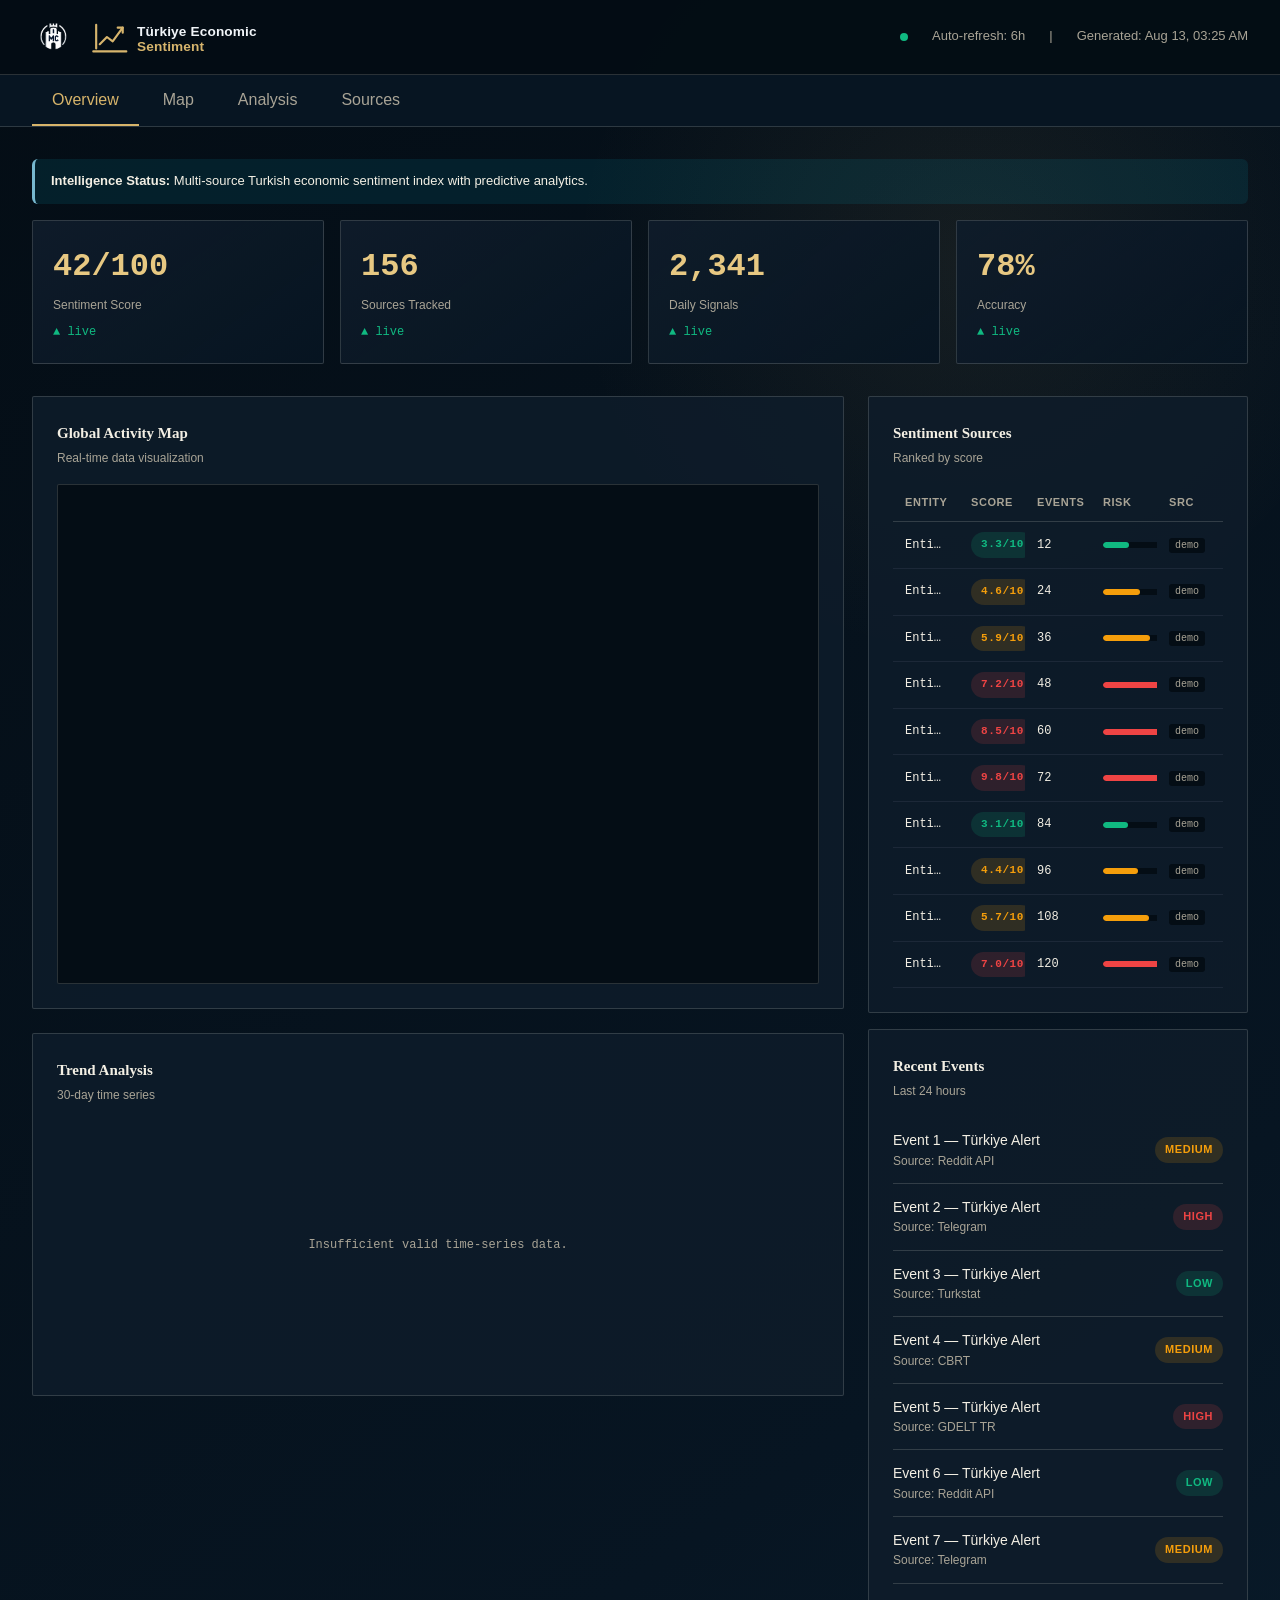
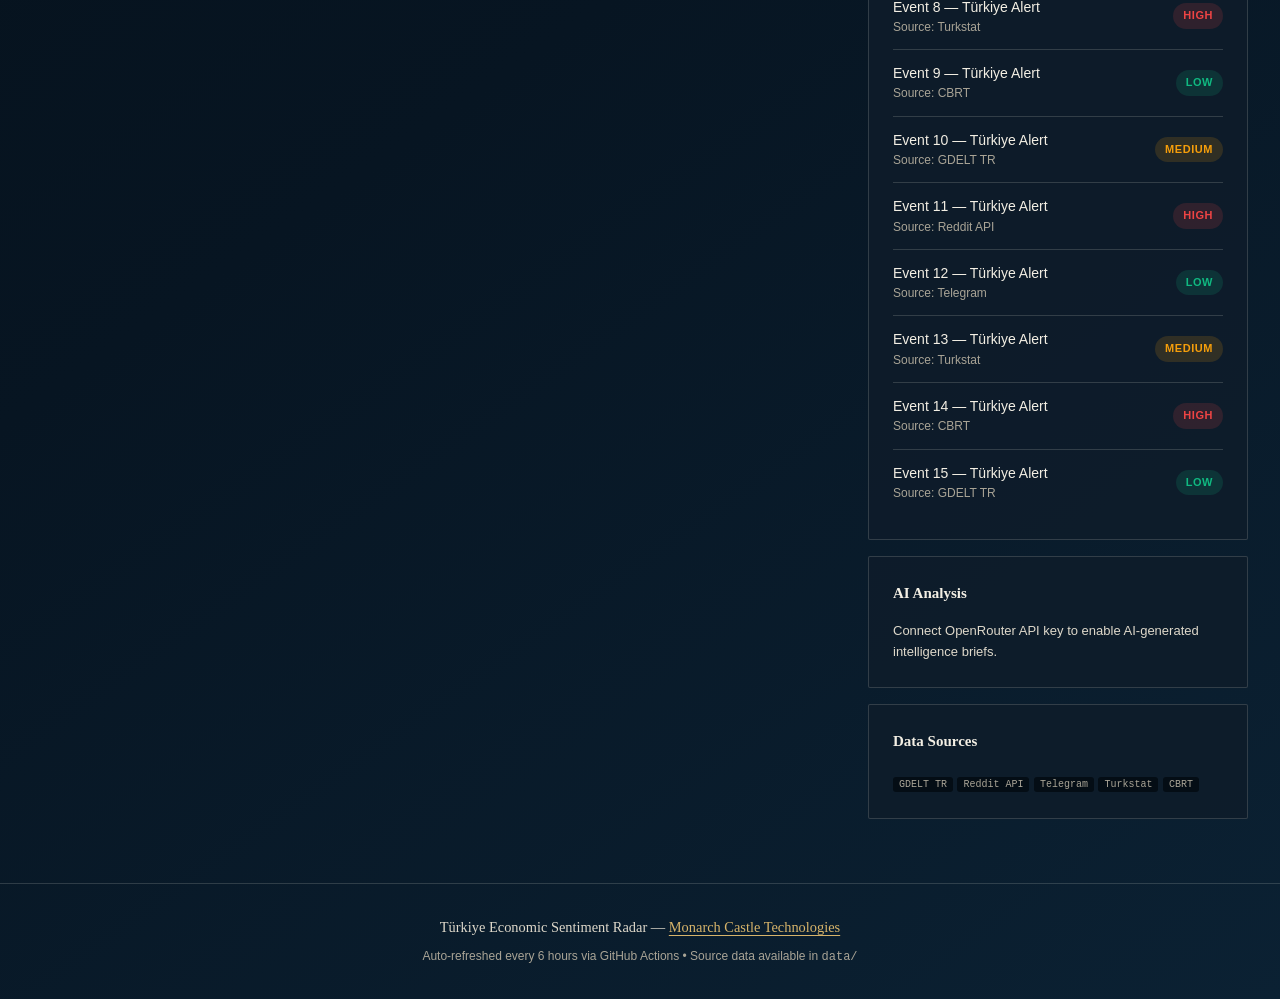
==== index.html @ 58f32cd9 "fix: refresh cached transparent logo" ====
<!DOCTYPE html>
<html lang="en">
<head>
  <meta charset="UTF-8">
  <meta name="viewport" content="width=device-width, initial-scale=1.0">
  <title>T&uuml;rkiye Economic Sentiment Radar &mdash; MCT Intelligence</title>
  <meta name="description" content="Economic sentiment and market-context signals focused on Türkiye.">
  <meta name="theme-color" content="#071522">
  <link rel="canonical" href="https://monarchcastletech.github.io/tr-economic-sentiment/">
  <link rel="icon" href="assets/product-logo.svg?v=2" type="image/svg+xml">
  <meta property="og:title" content="Türkiye Economic Sentiment Radar">
  <meta property="og:description" content="Economic sentiment and market-context signals focused on Türkiye.">
  <meta property="og:type" content="website">
  <meta property="og:url" content="https://monarchcastletech.github.io/tr-economic-sentiment/">
  <meta property="og:image" content="https://monarchcastletech.github.io/tr-economic-sentiment/assets/mct-mark.png">
  <link rel="stylesheet" href="assets/style.css">
  <script src="https://d3js.org/d3.v7.min.js" defer></script>
</head>
<body data-project="tr-economic-sentiment">
  <a class="skip-link" href="#overview">Skip to dashboard</a>
  <header class="header">
    <div class="header-brand">
      <img class="brand-mark" src="assets/mct-mark.png" alt="Monarch Castle Technologies">
      <img class="product-logo" src="assets/product-logo.svg?v=2" alt="Türkiye Economic Sentiment Radar">
      <div>
        <h1 class="visually-hidden">T&uuml;rkiye Economic Sentiment Radar</h1>
      </div>
    </div>
    <div class="header-meta">
      <div class="live-dot"></div>
      <span>Auto-refresh: 6h</span>
      <span>|</span>
      <span>Generated: <span id="generated-time">&mdash;</span></span>
    </div>
  </header>

  <nav class="nav-tabs" aria-label="Dashboard sections">
    <a class="nav-tab active" href="#overview">Overview</a>
    <a class="nav-tab" href="#map">Map</a>
    <a class="nav-tab" href="#llm-summary">Analysis</a>
    <a class="nav-tab" href="#sources">Sources</a>
  </nav>

  <main class="main" id="overview">
    <div class="alert alert-info">
      <strong>Intelligence Status:</strong> Multi-source Turkish economic sentiment index with predictive analytics.
    </div>

    <div class="stat-grid">
      <div class="stat-card">
        <div class="stat-value">42/100</div>
        <div class="stat-label">Sentiment Score</div>
        <div class="stat-delta up">&#9650; live</div>
      </div>
      <div class="stat-card">
        <div class="stat-value">156</div>
        <div class="stat-label">Sources Tracked</div>
        <div class="stat-delta up">&#9650; live</div>
      </div>
      <div class="stat-card">
        <div class="stat-value">2,341</div>
        <div class="stat-label">Daily Signals</div>
        <div class="stat-delta up">&#9650; live</div>
      </div>
      <div class="stat-card">
        <div class="stat-value">78%</div>
        <div class="stat-label">Accuracy</div>
        <div class="stat-delta up">&#9650; live</div>
      </div>
    </div>

    <div class="grid grid-map">
      <div>
        <div class="card">
          <div class="card-header">
            <div>
              <div class="card-title">Global Activity Map</div>
              <div class="card-subtitle">Real-time data visualization</div>
            </div>
          </div>
          <div class="map-container" id="map"></div>
        </div>

        <div class="card" style="margin-top:1.5rem">
          <div class="card-header">
            <div>
              <div class="card-title">Trend Analysis</div>
              <div class="card-subtitle">30-day time series</div>
            </div>
          </div>
          <div class="chart-container" id="timeseries-chart"></div>
        </div>
      </div>

      <div class="sidebar">
        <div class="card">
          <div class="card-header">
            <div>
              <div class="card-title">Sentiment Sources</div>
              <div class="card-subtitle">Ranked by score</div>
            </div>
          </div>
          <table class="data-table">
            <thead>
              <tr><th>Entity</th><th>Score</th><th>Events</th><th>Risk</th><th>Src</th></tr>
            </thead>
            <tbody>
          <tr>
            <td>Entity 1</td>
            <td><span class="badge badge-success">3.3/10</span></td>
            <td>12</td>
            <td style="width:120px"><div class="score-bar"><div class="score-bar-fill score-low" style="width:33%"></div></div></td>
            <td><span class="tag-source">demo</span></td>
          </tr>
          <tr>
            <td>Entity 2</td>
            <td><span class="badge badge-warning">4.6/10</span></td>
            <td>24</td>
            <td style="width:120px"><div class="score-bar"><div class="score-bar-fill score-medium" style="width:46%"></div></div></td>
            <td><span class="tag-source">demo</span></td>
          </tr>
          <tr>
            <td>Entity 3</td>
            <td><span class="badge badge-warning">5.9/10</span></td>
            <td>36</td>
            <td style="width:120px"><div class="score-bar"><div class="score-bar-fill score-medium" style="width:59%"></div></div></td>
            <td><span class="tag-source">demo</span></td>
          </tr>
          <tr>
            <td>Entity 4</td>
            <td><span class="badge badge-danger">7.2/10</span></td>
            <td>48</td>
            <td style="width:120px"><div class="score-bar"><div class="score-bar-fill score-high" style="width:72%"></div></div></td>
            <td><span class="tag-source">demo</span></td>
          </tr>
          <tr>
            <td>Entity 5</td>
            <td><span class="badge badge-danger">8.5/10</span></td>
            <td>60</td>
            <td style="width:120px"><div class="score-bar"><div class="score-bar-fill score-high" style="width:85%"></div></div></td>
            <td><span class="tag-source">demo</span></td>
          </tr>
          <tr>
            <td>Entity 6</td>
            <td><span class="badge badge-danger">9.8/10</span></td>
            <td>72</td>
            <td style="width:120px"><div class="score-bar"><div class="score-bar-fill score-high" style="width:98%"></div></div></td>
            <td><span class="tag-source">demo</span></td>
          </tr>
          <tr>
            <td>Entity 7</td>
            <td><span class="badge badge-success">3.1/10</span></td>
            <td>84</td>
            <td style="width:120px"><div class="score-bar"><div class="score-bar-fill score-low" style="width:31%"></div></div></td>
            <td><span class="tag-source">demo</span></td>
          </tr>
          <tr>
            <td>Entity 8</td>
            <td><span class="badge badge-warning">4.4/10</span></td>
            <td>96</td>
            <td style="width:120px"><div class="score-bar"><div class="score-bar-fill score-medium" style="width:44%"></div></div></td>
            <td><span class="tag-source">demo</span></td>
          </tr>
          <tr>
            <td>Entity 9</td>
            <td><span class="badge badge-warning">5.7/10</span></td>
            <td>108</td>
            <td style="width:120px"><div class="score-bar"><div class="score-bar-fill score-medium" style="width:57%"></div></div></td>
            <td><span class="tag-source">demo</span></td>
          </tr>
          <tr>
            <td>Entity 10</td>
            <td><span class="badge badge-danger">7.0/10</span></td>
            <td>120</td>
            <td style="width:120px"><div class="score-bar"><div class="score-bar-fill score-high" style="width:70%"></div></div></td>
            <td><span class="tag-source">demo</span></td>
          </tr>
            </tbody>
          </table>
        </div>

        <div class="card">
          <div class="card-header">
            <div>
              <div class="card-title">Recent Events</div>
              <div class="card-subtitle">Last 24 hours</div>
            </div>
          </div>
          <div class="list-item">
            <div>
              <div class="list-item-title">Event 1 &mdash; T&uuml;rkiye Alert</div>
              <div class="list-item-meta">Source: Reddit API</div>
            </div>
            <span class="badge badge-warning">medium</span>
          </div>
          <div class="list-item">
            <div>
              <div class="list-item-title">Event 2 &mdash; T&uuml;rkiye Alert</div>
              <div class="list-item-meta">Source: Telegram</div>
            </div>
            <span class="badge badge-danger">high</span>
          </div>
          <div class="list-item">
            <div>
              <div class="list-item-title">Event 3 &mdash; T&uuml;rkiye Alert</div>
              <div class="list-item-meta">Source: Turkstat</div>
            </div>
            <span class="badge badge-success">low</span>
          </div>
          <div class="list-item">
            <div>
              <div class="list-item-title">Event 4 &mdash; T&uuml;rkiye Alert</div>
              <div class="list-item-meta">Source: CBRT</div>
            </div>
            <span class="badge badge-warning">medium</span>
          </div>
          <div class="list-item">
            <div>
              <div class="list-item-title">Event 5 &mdash; T&uuml;rkiye Alert</div>
              <div class="list-item-meta">Source: GDELT TR</div>
            </div>
            <span class="badge badge-danger">high</span>
          </div>
          <div class="list-item">
            <div>
              <div class="list-item-title">Event 6 &mdash; T&uuml;rkiye Alert</div>
              <div class="list-item-meta">Source: Reddit API</div>
            </div>
            <span class="badge badge-success">low</span>
          </div>
          <div class="list-item">
            <div>
              <div class="list-item-title">Event 7 &mdash; T&uuml;rkiye Alert</div>
              <div class="list-item-meta">Source: Telegram</div>
            </div>
            <span class="badge badge-warning">medium</span>
          </div>
          <div class="list-item">
            <div>
              <div class="list-item-title">Event 8 &mdash; T&uuml;rkiye Alert</div>
              <div class="list-item-meta">Source: Turkstat</div>
            </div>
            <span class="badge badge-danger">high</span>
          </div>
          <div class="list-item">
            <div>
              <div class="list-item-title">Event 9 &mdash; T&uuml;rkiye Alert</div>
              <div class="list-item-meta">Source: CBRT</div>
            </div>
            <span class="badge badge-success">low</span>
          </div>
          <div class="list-item">
            <div>
              <div class="list-item-title">Event 10 &mdash; T&uuml;rkiye Alert</div>
              <div class="list-item-meta">Source: GDELT TR</div>
            </div>
            <span class="badge badge-warning">medium</span>
          </div>
          <div class="list-item">
            <div>
              <div class="list-item-title">Event 11 &mdash; T&uuml;rkiye Alert</div>
              <div class="list-item-meta">Source: Reddit API</div>
            </div>
            <span class="badge badge-danger">high</span>
          </div>
          <div class="list-item">
            <div>
              <div class="list-item-title">Event 12 &mdash; T&uuml;rkiye Alert</div>
              <div class="list-item-meta">Source: Telegram</div>
            </div>
            <span class="badge badge-success">low</span>
          </div>
          <div class="list-item">
            <div>
              <div class="list-item-title">Event 13 &mdash; T&uuml;rkiye Alert</div>
              <div class="list-item-meta">Source: Turkstat</div>
            </div>
            <span class="badge badge-warning">medium</span>
          </div>
          <div class="list-item">
            <div>
              <div class="list-item-title">Event 14 &mdash; T&uuml;rkiye Alert</div>
              <div class="list-item-meta">Source: CBRT</div>
            </div>
            <span class="badge badge-danger">high</span>
          </div>
          <div class="list-item">
            <div>
              <div class="list-item-title">Event 15 &mdash; T&uuml;rkiye Alert</div>
              <div class="list-item-meta">Source: GDELT TR</div>
            </div>
            <span class="badge badge-success">low</span>
          </div>
        </div>

        <div class="card">
          <div class="card-header">
            <div class="card-title">AI Analysis</div>
          </div>
          <div id="llm-summary" style="font-size:0.8125rem;color:var(--text-secondary)">
            <p>Connect OpenRouter API key to enable AI-generated intelligence briefs.</p>
          </div>
        </div>

        <div class="card">
          <div class="card-header">
            <div class="card-title" id="sources">Data Sources</div>
          </div>
              <span class="tag-source">GDELT TR</span>
              <span class="tag-source">Reddit API</span>
              <span class="tag-source">Telegram</span>
              <span class="tag-source">Turkstat</span>
              <span class="tag-source">CBRT</span>        </div>
      </div>
    </div>
  </main>

  <footer class="footer">
    <p>T&uuml;rkiye Economic Sentiment Radar &mdash; <a href="https://monarchcastle.tech/">Monarch Castle Technologies</a></p>
    <p style="margin-top:0.5rem">Auto-refreshed every 6 hours via GitHub Actions &bull; Source data available in <code>data/</code></p>
  </footer>

  <script src="assets/app.js"></script>
</body>
</html>
---- assets/style.css ----
:root {
  --bg-primary: #040d15;
  --bg-secondary: #071522;
  --bg-card: #0f1c2a;
  --bg-hover: #15283a;
  --border: rgba(243, 239, 228, 0.16);
  --text-primary: #f3efe4;
  --text-secondary: #ded8ca;
  --text-muted: #a9a496;
  --accent: #d7b46a;
  --accent-hover: #e7c882;
  --danger: #ef4444;
  --warning: #f59e0b;
  --success: #10b981;
  --info: #77b8cf;
  --font-mono: 'JetBrains Mono', 'Fira Code', monospace;
  --font-sans: Inter, 'Helvetica Neue', Arial, ui-sans-serif, system-ui, sans-serif;
  --font-serif: 'Iowan Old Style', 'Palatino Linotype', 'Book Antiqua', Palatino, Georgia, serif;
  --radius: 2px;
  --shadow: 0 2rem 5rem rgba(0, 0, 0, 0.3);
}

*, *::before, *::after { box-sizing: border-box; margin: 0; padding: 0; }

body {
  font-family: var(--font-sans);
  background:
    radial-gradient(circle at 76% 10%, rgba(215, 180, 106, 0.08), transparent 25rem),
    linear-gradient(145deg, var(--bg-primary), #071522 58%, #0b2133);
  color: var(--text-primary);
  line-height: 1.6;
  min-height: 100vh;
}

a { color: var(--accent); text-decoration: none; }
a:hover { color: var(--accent-hover); }
a:focus-visible, button:focus-visible { outline: 3px solid var(--accent-hover); outline-offset: 3px; }

.header {
  background: rgba(4, 13, 21, 0.94);
  border-bottom: 1px solid var(--border);
  padding: 0.8rem 2rem;
  display: flex;
  align-items: center;
  justify-content: space-between;
  position: sticky;
  top: 0;
  z-index: 100;
}

.header-brand {
  display: flex;
  align-items: center;
  gap: 0.75rem;
}

.header-brand h1 {
  font-family: var(--font-serif);
  font-size: 1.35rem;
  font-weight: 600;
  color: var(--text-primary);
}

.brand-mark {
  width: 42px;
  height: 42px;
  object-fit: contain;
  flex: 0 0 auto;
}

.product-logo { width: clamp(180px, 23vw, 260px); height: 48px; object-fit: contain; object-position: left center; }
.visually-hidden { position: absolute; width: 1px; height: 1px; padding: 0; margin: -1px; overflow: hidden; clip: rect(0 0 0 0); white-space: nowrap; border: 0; }

.header-meta {
  display: flex;
  align-items: center;
  gap: 1.5rem;
  font-size: 0.8125rem;
  color: var(--text-muted);
}

.header-meta .live-dot {
  width: 8px;
  height: 8px;
  background: var(--success);
  border-radius: 50%;
  animation: pulse 2s infinite;
}

@keyframes pulse {
  0%, 100% { opacity: 1; }
  50% { opacity: 0.4; }
}

.nav-tabs {
  display: flex;
  gap: 0.25rem;
  background: var(--bg-secondary);
  border-bottom: 1px solid var(--border);
  padding: 0 2rem;
}

.nav-tab {
  padding: 0.75rem 1.25rem;
  font-size: 0.875rem;
  color: var(--text-muted);
  border-bottom: 2px solid transparent;
  cursor: pointer;
  border-top: 0;
  border-left: 0;
  border-right: 0;
  background: transparent;
  font: inherit;
  transition: all 0.2s;
}

.nav-tab:hover { color: var(--text-primary); }
.nav-tab.active { color: var(--accent); border-bottom-color: var(--accent); }

.main { padding: 2rem; max-width: 1600px; margin: 0 auto; overflow-x: hidden; }

.grid { display: grid; gap: 1.5rem; }
.grid-2 { grid-template-columns: repeat(2, 1fr); }
.grid-3 { grid-template-columns: repeat(3, 1fr); }
.grid-4 { grid-template-columns: repeat(4, 1fr); }
.grid-map { grid-template-columns: 1fr 380px; align-items: start; min-width: 0; }
.grid-map > div:first-child { min-width: 0; overflow: hidden; }

@media (max-width: 1024px) {
  .grid-2, .grid-3, .grid-4 { grid-template-columns: 1fr; }
  .grid-map { grid-template-columns: 1fr; }
}

.card {
  background: rgba(15, 28, 42, 0.86);
  border: 1px solid var(--border);
  border-radius: var(--radius);
  padding: 1.5rem;
  overflow-x: auto;
}

.card-header {
  display: flex;
  align-items: center;
  justify-content: space-between;
  margin-bottom: 1rem;
}

.card-title {
  font-family: var(--font-serif);
  font-size: 0.9375rem;
  font-weight: 600;
  color: var(--text-primary);
}

.card-subtitle {
  font-size: 0.75rem;
  color: var(--text-muted);
  margin-top: 0.25rem;
}

.stat-grid {
  display: grid;
  grid-template-columns: repeat(4, 1fr);
  gap: 1rem;
  margin-bottom: 2rem;
}

@media (max-width: 768px) { .stat-grid { grid-template-columns: repeat(2, 1fr); } }

.stat-card {
  background: linear-gradient(145deg, rgba(15, 28, 42, 0.96), rgba(7, 21, 34, 0.9));
  border: 1px solid var(--border);
  border-radius: var(--radius);
  padding: 1.25rem;
}

.stat-value {
  font-size: 2rem;
  font-weight: 700;
  color: var(--accent-hover);
  font-family: var(--font-mono);
}

.stat-label {
  font-size: 0.75rem;
  color: var(--text-muted);
  margin-top: 0.25rem;
}

.stat-delta {
  font-size: 0.75rem;
  margin-top: 0.5rem;
  font-family: var(--font-mono);
}

.stat-delta.up { color: var(--success); }
.stat-delta.down { color: var(--danger); }
.stat-delta.neutral { color: var(--text-muted); }

.badge {
  display: inline-flex;
  align-items: center;
  gap: 0.375rem;
  padding: 0.25rem 0.625rem;
  font-size: 0.6875rem;
  font-weight: 600;
  border-radius: 999px;
  text-transform: uppercase;
  letter-spacing: 0.05em;
}

.badge-danger { background: rgba(239,68,68,0.15); color: var(--danger); }
.badge-warning { background: rgba(245,158,11,0.15); color: var(--warning); }
.badge-success { background: rgba(16,185,129,0.15); color: var(--success); }
.badge-info { background: rgba(6,182,212,0.15); color: var(--info); }

.map-container {
  background: var(--bg-primary);
  border: 1px solid var(--border);
  border-radius: var(--radius);
  height: 500px;
  position: relative;
  overflow: hidden;
  width: 100%;
}

.map-container svg { width: 100%; height: 100%; }

.sidebar {
  display: flex;
  flex-direction: column;
  gap: 1rem;
  min-width: 0;
}

.list-item {
  display: flex;
  align-items: center;
  justify-content: space-between;
  padding: 0.75rem 0;
  border-bottom: 1px solid var(--border);
}

.list-item:last-child { border-bottom: none; }

.list-item-title { font-size: 0.875rem; font-weight: 500; overflow: hidden; text-overflow: ellipsis; white-space: nowrap; max-width: 220px; }
.list-item-meta { font-size: 0.75rem; color: var(--text-muted); }

.data-table {
  width: 100%;
  border-collapse: collapse;
  font-size: 0.8125rem;
  table-layout: fixed;
}

.data-table th {
  text-align: left;
  padding: 0.625rem 0.75rem;
  color: var(--text-muted);
  font-weight: 600;
  font-size: 0.6875rem;
  text-transform: uppercase;
  letter-spacing: 0.05em;
  border-bottom: 1px solid var(--border);
}

.data-table td {
  padding: 0.625rem 0.75rem;
  border-bottom: 1px solid rgba(45,55,72,0.5);
  font-family: var(--font-mono);
  font-size: 0.75rem;
  max-width: 180px;
  overflow: hidden;
  text-overflow: ellipsis;
  white-space: nowrap;
}

.data-table tr:hover td { background: var(--bg-hover); }

.score-bar {
  height: 6px;
  background: var(--bg-primary);
  border-radius: 3px;
  overflow: hidden;
  flex: 1;
  min-width: 80px;
}

.score-bar-fill {
  height: 100%;
  border-radius: 3px;
  transition: width 0.5s ease;
}

.score-high { background: var(--danger); }
.score-medium { background: var(--warning); }
.score-low { background: var(--success); }

.chart-container {
  height: 250px;
  position: relative;
}

.chart-container svg { width: 100%; height: 100%; }
.chart-empty { display: grid; height: 100%; place-items: center; color: var(--text-muted); font-family: var(--font-mono); font-size: 0.75rem; }

.footer {
  text-align: center;
  padding: 2rem;
  color: var(--text-muted);
  font-size: 0.75rem;
  border-top: 1px solid var(--border);
  margin-top: 2rem;
}

.footer p:first-child { color: var(--text-secondary); font-family: var(--font-serif); font-size: 0.9rem; }
.footer a { text-decoration: underline; text-underline-offset: 0.2em; }

.tag-source {
  font-size: 0.625rem;
  color: var(--text-muted);
  font-family: var(--font-mono);
  background: var(--bg-primary);
  padding: 0.125rem 0.375rem;
  border-radius: 3px;
}

.btn {
  display: inline-flex;
  align-items: center;
  gap: 0.5rem;
  padding: 0.5rem 1rem;
  font-size: 0.8125rem;
  font-weight: 500;
  border-radius: 6px;
  border: 1px solid var(--border);
  background: var(--bg-card);
  color: var(--text-primary);
  cursor: pointer;
  transition: all 0.2s;
}

.btn:hover { background: var(--bg-hover); border-color: var(--accent); }
.btn-primary { background: var(--accent); border-color: var(--accent); color: white; }
.btn-primary:hover { background: var(--accent-hover); }

.alert {
  padding: 0.75rem 1rem;
  border-radius: 6px;
  font-size: 0.8125rem;
  margin-bottom: 1rem;
  border-left: 3px solid;
}

.alert-info { background: rgba(6,182,212,0.1); border-color: var(--info); }
.alert-warning { background: rgba(245,158,11,0.1); border-color: var(--warning); }
.alert-danger { background: rgba(239,68,68,0.1); border-color: var(--danger); }

.axis text { fill: var(--text-muted); font-size: 10px; }
.axis path, .axis line { stroke: var(--border); }

.tooltip {
  position: absolute;
  background: var(--bg-secondary);
  border: 1px solid var(--border);
  border-radius: 6px;
  padding: 0.75rem;
  font-size: 0.75rem;
  pointer-events: none;
  z-index: 1000;
  box-shadow: var(--shadow);
  max-width: 250px;
}

.skip-link { position: fixed; left: 1rem; top: -5rem; z-index: 1001; padding: 0.75rem 1rem; color: var(--bg-primary); background: var(--accent-hover); }
.skip-link:focus { top: 1rem; }

@media (max-width: 720px) {
  .header { position: static; padding: 0.8rem 1rem; align-items: flex-start; }
  .product-logo { width: clamp(150px, 48vw, 220px); height: 42px; }
  .header-meta { gap: 0.6rem; flex-wrap: wrap; justify-content: flex-end; }
  .header-meta span:nth-of-type(2) { display: none; }
  .nav-tabs { padding: 0 0.5rem; overflow-x: auto; }
  .nav-tab { padding: 0.7rem 0.9rem; white-space: nowrap; }
  .main { padding: 1rem; }
  .card { padding: 1rem; }
}

@media (prefers-reduced-motion: reduce) {
  *, *::before, *::after { scroll-behavior: auto !important; animation-duration: 0.01ms !important; animation-iteration-count: 1 !important; transition-duration: 0.01ms !important; }
}
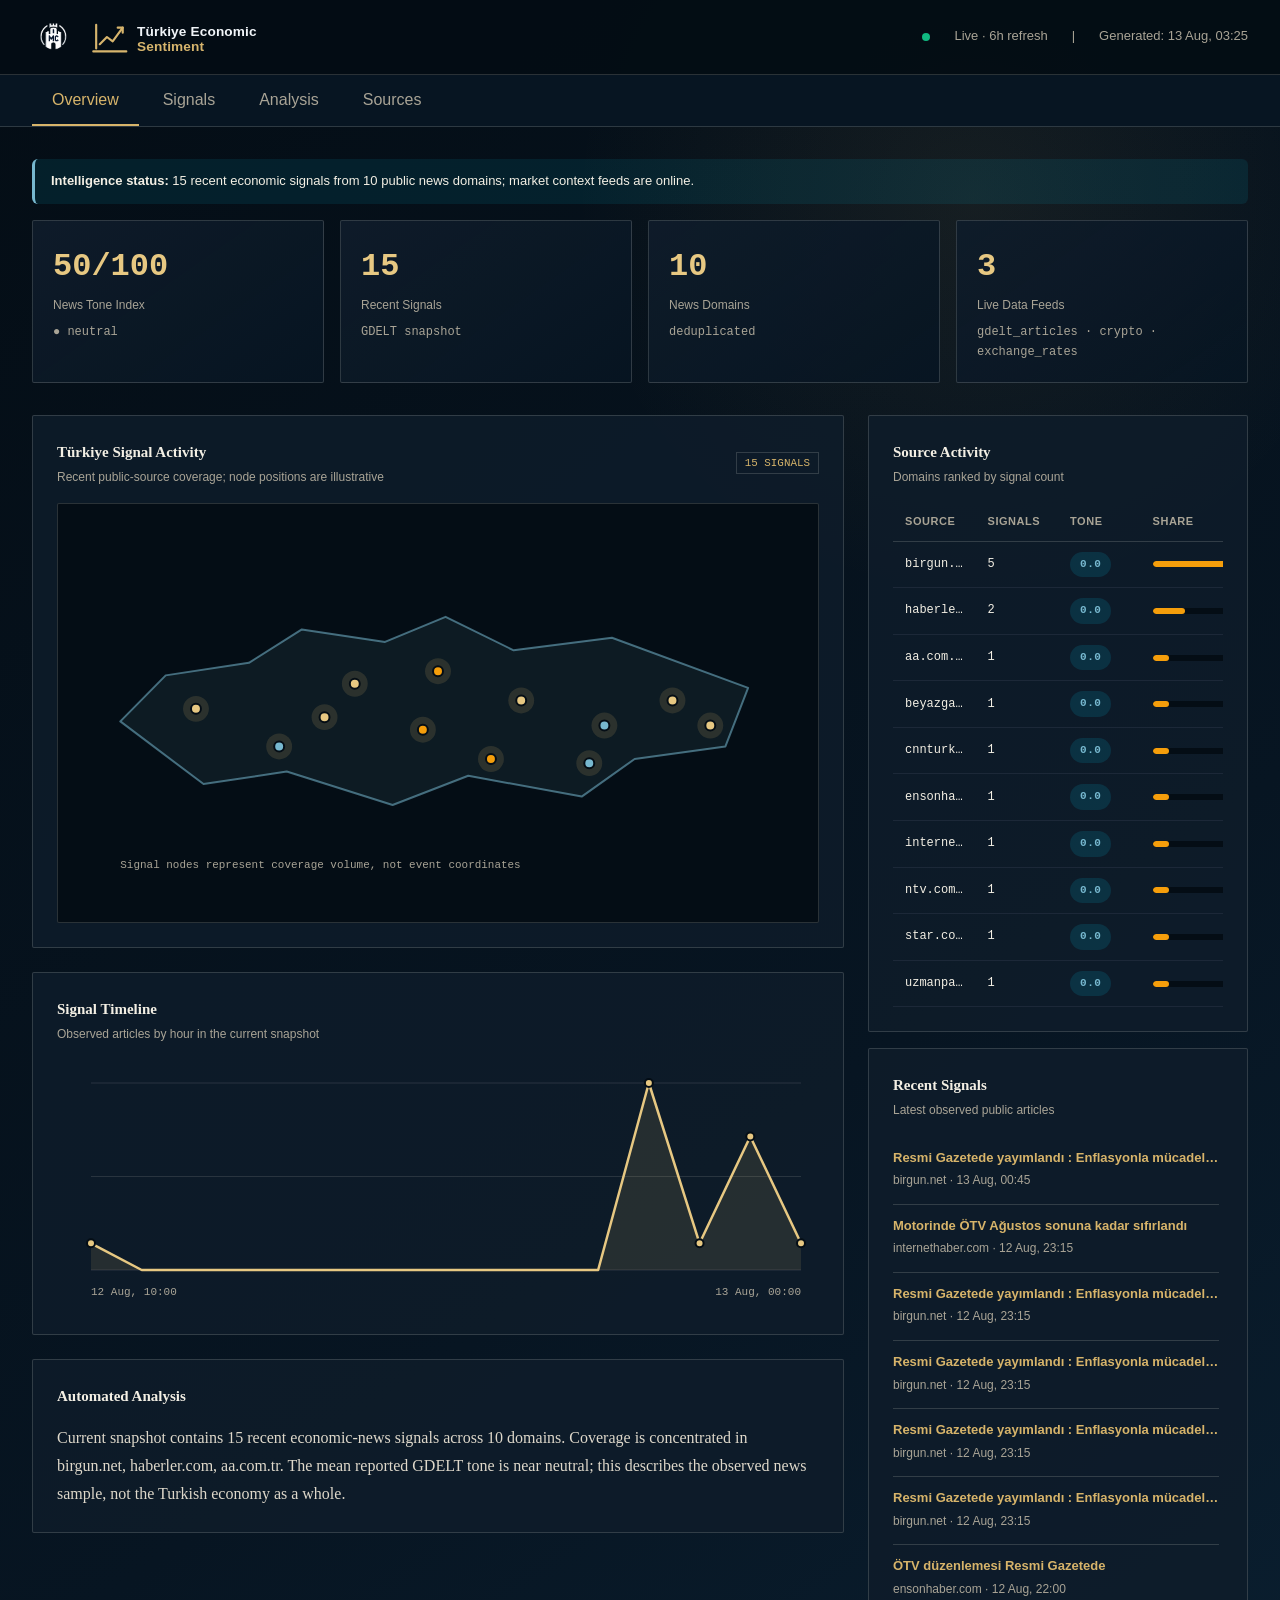
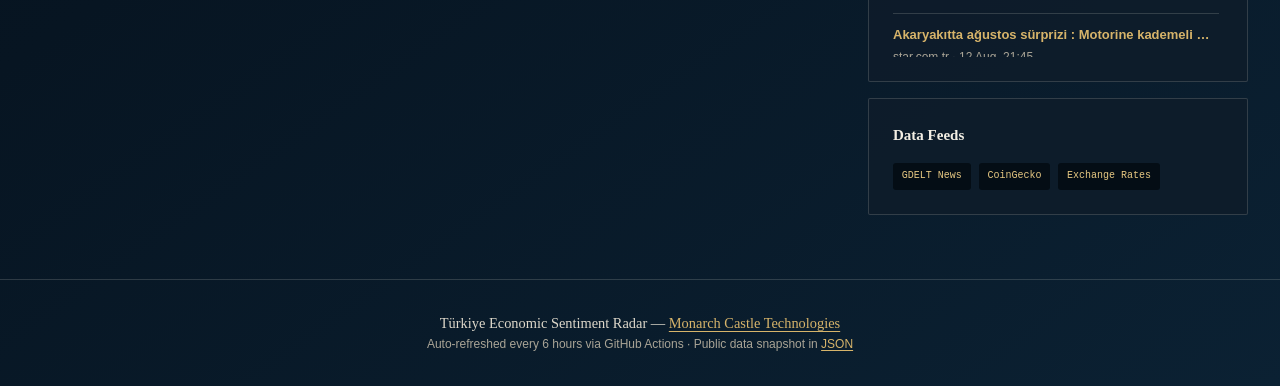
==== commit 0a082c05: "fix: rebuild live sentiment dashboard layout" ====
--- a/index.html
+++ b/index.html
@@ -1,323 +1,115 @@
-<!DOCTYPE html>
+<!doctype html>
 <html lang="en">
 <head>
   <meta charset="UTF-8">
   <meta name="viewport" content="width=device-width, initial-scale=1.0">
-  <title>T&uuml;rkiye Economic Sentiment Radar &mdash; MCT Intelligence</title>
-  <meta name="description" content="Economic sentiment and market-context signals focused on Türkiye.">
+  <title>Türkiye Economic Sentiment Radar — MCT Intelligence</title>
+  <meta name="description" content="Live Turkish economic sentiment and market-context signals.">
   <meta name="theme-color" content="#071522">
   <link rel="canonical" href="https://monarchcastletech.github.io/tr-economic-sentiment/">
   <link rel="icon" href="assets/product-logo.svg?v=2" type="image/svg+xml">
   <meta property="og:title" content="Türkiye Economic Sentiment Radar">
-  <meta property="og:description" content="Economic sentiment and market-context signals focused on Türkiye.">
+  <meta property="og:description" content="Live Turkish economic sentiment and market-context signals.">
   <meta property="og:type" content="website">
   <meta property="og:url" content="https://monarchcastletech.github.io/tr-economic-sentiment/">
-  <meta property="og:image" content="https://monarchcastletech.github.io/tr-economic-sentiment/assets/mct-mark.png">
   <link rel="stylesheet" href="assets/style.css">
-  <script src="https://d3js.org/d3.v7.min.js" defer></script>
 </head>
 <body data-project="tr-economic-sentiment">
   <a class="skip-link" href="#overview">Skip to dashboard</a>
   <header class="header">
-    <div class="header-brand">
+    <a class="header-brand" href="#overview" aria-label="Türkiye Economic Sentiment Radar home">
       <img class="brand-mark" src="assets/mct-mark.png" alt="Monarch Castle Technologies">
       <img class="product-logo" src="assets/product-logo.svg?v=2" alt="Türkiye Economic Sentiment Radar">
-      <div>
-        <h1 class="visually-hidden">T&uuml;rkiye Economic Sentiment Radar</h1>
-      </div>
-    </div>
+      <h1 class="visually-hidden">Türkiye Economic Sentiment Radar</h1>
+    </a>
     <div class="header-meta">
-      <div class="live-dot"></div>
-      <span>Auto-refresh: 6h</span>
-      <span>|</span>
-      <span>Generated: <span id="generated-time">&mdash;</span></span>
+      <span class="live-dot" aria-hidden="true"></span>
+      <span id="data-mode">Loading data</span>
+      <span class="meta-divider">|</span>
+      <span>Generated: <time id="generated-time">—</time></span>
     </div>
   </header>
 
   <nav class="nav-tabs" aria-label="Dashboard sections">
     <a class="nav-tab active" href="#overview">Overview</a>
-    <a class="nav-tab" href="#map">Map</a>
-    <a class="nav-tab" href="#llm-summary">Analysis</a>
+    <a class="nav-tab" href="#map">Signals</a>
+    <a class="nav-tab" href="#analysis">Analysis</a>
     <a class="nav-tab" href="#sources">Sources</a>
   </nav>
 
   <main class="main" id="overview">
-    <div class="alert alert-info">
-      <strong>Intelligence Status:</strong> Multi-source Turkish economic sentiment index with predictive analytics.
+    <div class="alert alert-info" id="status-message">
+      <strong>Intelligence status:</strong> Loading the latest validated public snapshot.
     </div>
 
-    <div class="stat-grid">
-      <div class="stat-card">
-        <div class="stat-value">42/100</div>
-        <div class="stat-label">Sentiment Score</div>
-        <div class="stat-delta up">&#9650; live</div>
-      </div>
-      <div class="stat-card">
-        <div class="stat-value">156</div>
-        <div class="stat-label">Sources Tracked</div>
-        <div class="stat-delta up">&#9650; live</div>
-      </div>
-      <div class="stat-card">
-        <div class="stat-value">2,341</div>
-        <div class="stat-label">Daily Signals</div>
-        <div class="stat-delta up">&#9650; live</div>
-      </div>
-      <div class="stat-card">
-        <div class="stat-value">78%</div>
-        <div class="stat-label">Accuracy</div>
-        <div class="stat-delta up">&#9650; live</div>
-      </div>
-    </div>
+    <section class="stat-grid" id="stat-grid" aria-label="Current indicators"></section>
 
     <div class="grid grid-map">
-      <div>
-        <div class="card">
+      <div class="primary-column">
+        <section class="card" aria-labelledby="map-title">
           <div class="card-header">
             <div>
-              <div class="card-title">Global Activity Map</div>
-              <div class="card-subtitle">Real-time data visualization</div>
+              <h2 class="card-title" id="map-title">Türkiye Signal Activity</h2>
+              <p class="card-subtitle">Recent public-source coverage; node positions are illustrative</p>
             </div>
+            <span class="data-chip" id="map-count">— signals</span>
           </div>
-          <div class="map-container" id="map"></div>
-        </div>
+          <div class="map-container" id="map" role="img" aria-label="Recent Türkiye economic signal activity"></div>
+        </section>
 
-        <div class="card" style="margin-top:1.5rem">
+        <section class="card trend-card">
           <div class="card-header">
             <div>
-              <div class="card-title">Trend Analysis</div>
-              <div class="card-subtitle">30-day time series</div>
+              <h2 class="card-title">Signal Timeline</h2>
+              <p class="card-subtitle">Observed articles by hour in the current snapshot</p>
             </div>
           </div>
           <div class="chart-container" id="timeseries-chart"></div>
-        </div>
+        </section>
+
+        <section class="card" id="analysis" aria-labelledby="analysis-title">
+          <div class="card-header"><h2 class="card-title" id="analysis-title">Automated Analysis</h2></div>
+          <div class="analysis-copy" id="llm-summary">Building a source-grounded brief…</div>
+        </section>
       </div>
 
-      <div class="sidebar">
-        <div class="card">
+      <aside class="sidebar">
+        <section class="card" aria-labelledby="sources-title">
           <div class="card-header">
             <div>
-              <div class="card-title">Sentiment Sources</div>
-              <div class="card-subtitle">Ranked by score</div>
+              <h2 class="card-title" id="sources-title">Source Activity</h2>
+              <p class="card-subtitle">Domains ranked by signal count</p>
             </div>
           </div>
-          <table class="data-table">
-            <thead>
-              <tr><th>Entity</th><th>Score</th><th>Events</th><th>Risk</th><th>Src</th></tr>
-            </thead>
-            <tbody>
-          <tr>
-            <td>Entity 1</td>
-            <td><span class="badge badge-success">3.3/10</span></td>
-            <td>12</td>
-            <td style="width:120px"><div class="score-bar"><div class="score-bar-fill score-low" style="width:33%"></div></div></td>
-            <td><span class="tag-source">demo</span></td>
-          </tr>
-          <tr>
-            <td>Entity 2</td>
-            <td><span class="badge badge-warning">4.6/10</span></td>
-            <td>24</td>
-            <td style="width:120px"><div class="score-bar"><div class="score-bar-fill score-medium" style="width:46%"></div></div></td>
-            <td><span class="tag-source">demo</span></td>
-          </tr>
-          <tr>
-            <td>Entity 3</td>
-            <td><span class="badge badge-warning">5.9/10</span></td>
-            <td>36</td>
-            <td style="width:120px"><div class="score-bar"><div class="score-bar-fill score-medium" style="width:59%"></div></div></td>
-            <td><span class="tag-source">demo</span></td>
-          </tr>
-          <tr>
-            <td>Entity 4</td>
-            <td><span class="badge badge-danger">7.2/10</span></td>
-            <td>48</td>
-            <td style="width:120px"><div class="score-bar"><div class="score-bar-fill score-high" style="width:72%"></div></div></td>
-            <td><span class="tag-source">demo</span></td>
-          </tr>
-          <tr>
-            <td>Entity 5</td>
-            <td><span class="badge badge-danger">8.5/10</span></td>
-            <td>60</td>
-            <td style="width:120px"><div class="score-bar"><div class="score-bar-fill score-high" style="width:85%"></div></div></td>
-            <td><span class="tag-source">demo</span></td>
-          </tr>
-          <tr>
-            <td>Entity 6</td>
-            <td><span class="badge badge-danger">9.8/10</span></td>
-            <td>72</td>
-            <td style="width:120px"><div class="score-bar"><div class="score-bar-fill score-high" style="width:98%"></div></div></td>
-            <td><span class="tag-source">demo</span></td>
-          </tr>
-          <tr>
-            <td>Entity 7</td>
-            <td><span class="badge badge-success">3.1/10</span></td>
-            <td>84</td>
-            <td style="width:120px"><div class="score-bar"><div class="score-bar-fill score-low" style="width:31%"></div></div></td>
-            <td><span class="tag-source">demo</span></td>
-          </tr>
-          <tr>
-            <td>Entity 8</td>
-            <td><span class="badge badge-warning">4.4/10</span></td>
-            <td>96</td>
-            <td style="width:120px"><div class="score-bar"><div class="score-bar-fill score-medium" style="width:44%"></div></div></td>
-            <td><span class="tag-source">demo</span></td>
-          </tr>
-          <tr>
-            <td>Entity 9</td>
-            <td><span class="badge badge-warning">5.7/10</span></td>
-            <td>108</td>
-            <td style="width:120px"><div class="score-bar"><div class="score-bar-fill score-medium" style="width:57%"></div></div></td>
-            <td><span class="tag-source">demo</span></td>
-          </tr>
-          <tr>
-            <td>Entity 10</td>
-            <td><span class="badge badge-danger">7.0/10</span></td>
-            <td>120</td>
-            <td style="width:120px"><div class="score-bar"><div class="score-bar-fill score-high" style="width:70%"></div></div></td>
-            <td><span class="tag-source">demo</span></td>
-          </tr>
-            </tbody>
-          </table>
-        </div>
+          <div class="table-wrap">
+            <table class="data-table">
+              <thead><tr><th>Source</th><th>Signals</th><th>Tone</th><th>Share</th></tr></thead>
+              <tbody id="source-rows"><tr><td colspan="4">Loading…</td></tr></tbody>
+            </table>
+          </div>
+        </section>
 
-        <div class="card">
+        <section class="card" aria-labelledby="events-title">
           <div class="card-header">
             <div>
-              <div class="card-title">Recent Events</div>
-              <div class="card-subtitle">Last 24 hours</div>
+              <h2 class="card-title" id="events-title">Recent Signals</h2>
+              <p class="card-subtitle">Latest observed public articles</p>
             </div>
           </div>
-          <div class="list-item">
-            <div>
-              <div class="list-item-title">Event 1 &mdash; T&uuml;rkiye Alert</div>
-              <div class="list-item-meta">Source: Reddit API</div>
-            </div>
-            <span class="badge badge-warning">medium</span>
-          </div>
-          <div class="list-item">
-            <div>
-              <div class="list-item-title">Event 2 &mdash; T&uuml;rkiye Alert</div>
-              <div class="list-item-meta">Source: Telegram</div>
-            </div>
-            <span class="badge badge-danger">high</span>
-          </div>
-          <div class="list-item">
-            <div>
-              <div class="list-item-title">Event 3 &mdash; T&uuml;rkiye Alert</div>
-              <div class="list-item-meta">Source: Turkstat</div>
-            </div>
-            <span class="badge badge-success">low</span>
-          </div>
-          <div class="list-item">
-            <div>
-              <div class="list-item-title">Event 4 &mdash; T&uuml;rkiye Alert</div>
-              <div class="list-item-meta">Source: CBRT</div>
-            </div>
-            <span class="badge badge-warning">medium</span>
-          </div>
-          <div class="list-item">
-            <div>
-              <div class="list-item-title">Event 5 &mdash; T&uuml;rkiye Alert</div>
-              <div class="list-item-meta">Source: GDELT TR</div>
-            </div>
-            <span class="badge badge-danger">high</span>
-          </div>
-          <div class="list-item">
-            <div>
-              <div class="list-item-title">Event 6 &mdash; T&uuml;rkiye Alert</div>
-              <div class="list-item-meta">Source: Reddit API</div>
-            </div>
-            <span class="badge badge-success">low</span>
-          </div>
-          <div class="list-item">
-            <div>
-              <div class="list-item-title">Event 7 &mdash; T&uuml;rkiye Alert</div>
-              <div class="list-item-meta">Source: Telegram</div>
-            </div>
-            <span class="badge badge-warning">medium</span>
-          </div>
-          <div class="list-item">
-            <div>
-              <div class="list-item-title">Event 8 &mdash; T&uuml;rkiye Alert</div>
-              <div class="list-item-meta">Source: Turkstat</div>
-            </div>
-            <span class="badge badge-danger">high</span>
-          </div>
-          <div class="list-item">
-            <div>
-              <div class="list-item-title">Event 9 &mdash; T&uuml;rkiye Alert</div>
-              <div class="list-item-meta">Source: CBRT</div>
-            </div>
-            <span class="badge badge-success">low</span>
-          </div>
-          <div class="list-item">
-            <div>
-              <div class="list-item-title">Event 10 &mdash; T&uuml;rkiye Alert</div>
-              <div class="list-item-meta">Source: GDELT TR</div>
-            </div>
-            <span class="badge badge-warning">medium</span>
-          </div>
-          <div class="list-item">
-            <div>
-              <div class="list-item-title">Event 11 &mdash; T&uuml;rkiye Alert</div>
-              <div class="list-item-meta">Source: Reddit API</div>
-            </div>
-            <span class="badge badge-danger">high</span>
-          </div>
-          <div class="list-item">
-            <div>
-              <div class="list-item-title">Event 12 &mdash; T&uuml;rkiye Alert</div>
-              <div class="list-item-meta">Source: Telegram</div>
-            </div>
-            <span class="badge badge-success">low</span>
-          </div>
-          <div class="list-item">
-            <div>
-              <div class="list-item-title">Event 13 &mdash; T&uuml;rkiye Alert</div>
-              <div class="list-item-meta">Source: Turkstat</div>
-            </div>
-            <span class="badge badge-warning">medium</span>
-          </div>
-          <div class="list-item">
-            <div>
-              <div class="list-item-title">Event 14 &mdash; T&uuml;rkiye Alert</div>
-              <div class="list-item-meta">Source: CBRT</div>
-            </div>
-            <span class="badge badge-danger">high</span>
-          </div>
-          <div class="list-item">
-            <div>
-              <div class="list-item-title">Event 15 &mdash; T&uuml;rkiye Alert</div>
-              <div class="list-item-meta">Source: GDELT TR</div>
-            </div>
-            <span class="badge badge-success">low</span>
-          </div>
-        </div>
+          <div id="event-list" class="event-list"><p class="chart-empty">Loading…</p></div>
+        </section>
 
-        <div class="card">
-          <div class="card-header">
-            <div class="card-title">AI Analysis</div>
-          </div>
-          <div id="llm-summary" style="font-size:0.8125rem;color:var(--text-secondary)">
-            <p>Connect OpenRouter API key to enable AI-generated intelligence briefs.</p>
-          </div>
-        </div>
-
-        <div class="card">
-          <div class="card-header">
-            <div class="card-title" id="sources">Data Sources</div>
-          </div>
-              <span class="tag-source">GDELT TR</span>
-              <span class="tag-source">Reddit API</span>
-              <span class="tag-source">Telegram</span>
-              <span class="tag-source">Turkstat</span>
-              <span class="tag-source">CBRT</span>        </div>
-      </div>
+        <section class="card" id="sources" aria-labelledby="feeds-title">
+          <div class="card-header"><h2 class="card-title" id="feeds-title">Data Feeds</h2></div>
+          <div class="source-tags" id="source-tags"></div>
+        </section>
+      </aside>
     </div>
   </main>
 
   <footer class="footer">
-    <p>T&uuml;rkiye Economic Sentiment Radar &mdash; <a href="https://monarchcastle.tech/">Monarch Castle Technologies</a></p>
-    <p style="margin-top:0.5rem">Auto-refreshed every 6 hours via GitHub Actions &bull; Source data available in <code>data/</code></p>
+    <p>Türkiye Economic Sentiment Radar — <a href="https://monarchcastle.tech/">Monarch Castle Technologies</a></p>
+    <p>Auto-refreshed every 6 hours via GitHub Actions · Public data snapshot in <a href="data/output.json">JSON</a></p>
   </footer>
 
   <script src="assets/app.js"></script>
--- a/assets/style.css
+++ b/assets/style.css
@@ -117,14 +117,15 @@
 .nav-tab:hover { color: var(--text-primary); }
 .nav-tab.active { color: var(--accent); border-bottom-color: var(--accent); }
 
-.main { padding: 2rem; max-width: 1600px; margin: 0 auto; overflow-x: hidden; }
+.main { padding: 2rem; max-width: 1600px; margin: 0 auto; }
 
 .grid { display: grid; gap: 1.5rem; }
 .grid-2 { grid-template-columns: repeat(2, 1fr); }
 .grid-3 { grid-template-columns: repeat(3, 1fr); }
 .grid-4 { grid-template-columns: repeat(4, 1fr); }
 .grid-map { grid-template-columns: 1fr 380px; align-items: start; min-width: 0; }
-.grid-map > div:first-child { min-width: 0; overflow: hidden; }
+.grid-map > div:first-child { min-width: 0; }
+.primary-column { display: grid; gap: 1.5rem; }
 
 @media (max-width: 1024px) {
   .grid-2, .grid-3, .grid-4 { grid-template-columns: 1fr; }
@@ -136,8 +137,9 @@
   border: 1px solid var(--border);
   border-radius: var(--radius);
   padding: 1.5rem;
-  overflow-x: auto;
-}
+  min-width: 0;
+}
+.table-wrap { overflow-x: auto; }
 
 .card-header {
   display: flex;
@@ -219,7 +221,7 @@
   background: var(--bg-primary);
   border: 1px solid var(--border);
   border-radius: var(--radius);
-  height: 500px;
+  height: 420px;
   position: relative;
   overflow: hidden;
   width: 100%;
@@ -242,10 +244,13 @@
   border-bottom: 1px solid var(--border);
 }
 
+.list-item-copy { display: block; min-width: 0; width: 100%; }
+
 .list-item:last-child { border-bottom: none; }
 
-.list-item-title { font-size: 0.875rem; font-weight: 500; overflow: hidden; text-overflow: ellipsis; white-space: nowrap; max-width: 220px; }
+.list-item-title { display: block; font-size: 0.8125rem; font-weight: 600; line-height: 1.35; overflow: hidden; text-overflow: ellipsis; white-space: nowrap; max-width: 100%; }
 .list-item-meta { font-size: 0.75rem; color: var(--text-muted); }
+.event-list { max-height: 520px; overflow-y: auto; padding-right: 0.25rem; }
 
 .data-table {
   width: 100%;
@@ -301,6 +306,22 @@
   height: 250px;
   position: relative;
 }
+
+.trend-card { overflow: hidden; }
+.data-chip { border: 1px solid var(--border); color: var(--accent); font: 0.68rem var(--font-mono); padding: 0.25rem 0.5rem; text-transform: uppercase; }
+.analysis-copy { color: var(--text-secondary); font-family: var(--font-serif); font-size: 1rem; line-height: 1.75; }
+.source-tags { display: flex; flex-wrap: wrap; gap: 0.5rem; }
+.source-tags .tag-source { color: var(--accent-hover); padding: 0.35rem 0.55rem; }
+.chart-gridline { stroke: rgba(243,239,228,.12); stroke-width: 1; }
+.timeline-area { fill: rgba(215,180,106,.12); }
+.timeline-line { fill: none; stroke: var(--accent-hover); stroke-linecap: round; stroke-linejoin: round; stroke-width: 2.5; }
+.timeline-point { fill: var(--accent-hover); stroke: var(--bg-primary); stroke-width: 2; }
+.chart-label, .map-label { fill: var(--text-muted); font: 11px var(--font-mono); }
+.turkiye-outline { fill: rgba(119,184,207,.08); stroke: rgba(119,184,207,.55); stroke-linejoin: round; stroke-width: 2; }
+.signal-pulse { fill: rgba(215,180,106,.15); }
+.signal-point { fill: var(--accent-hover); stroke: var(--bg-primary); stroke-width: 2; }
+.signal-node:nth-of-type(3n) .signal-point { fill: var(--info); }
+.signal-node:nth-of-type(4n) .signal-point { fill: var(--warning); }
 
 .chart-container svg { width: 100%; height: 100%; }
 .chart-empty { display: grid; height: 100%; place-items: center; color: var(--text-muted); font-family: var(--font-mono); font-size: 0.75rem; }
@@ -385,6 +406,12 @@
   .nav-tab { padding: 0.7rem 0.9rem; white-space: nowrap; }
   .main { padding: 1rem; }
   .card { padding: 1rem; }
+  .stat-grid { grid-template-columns: 1fr; }
+  .stat-value { font-size: 1.55rem; }
+  .map-container { height: 310px; }
+  .chart-container { height: 220px; overflow-x: auto; }
+  .header-meta { font-size: 0.7rem; }
+  .meta-divider { display: none; }
 }
 
 @media (prefers-reduced-motion: reduce) {
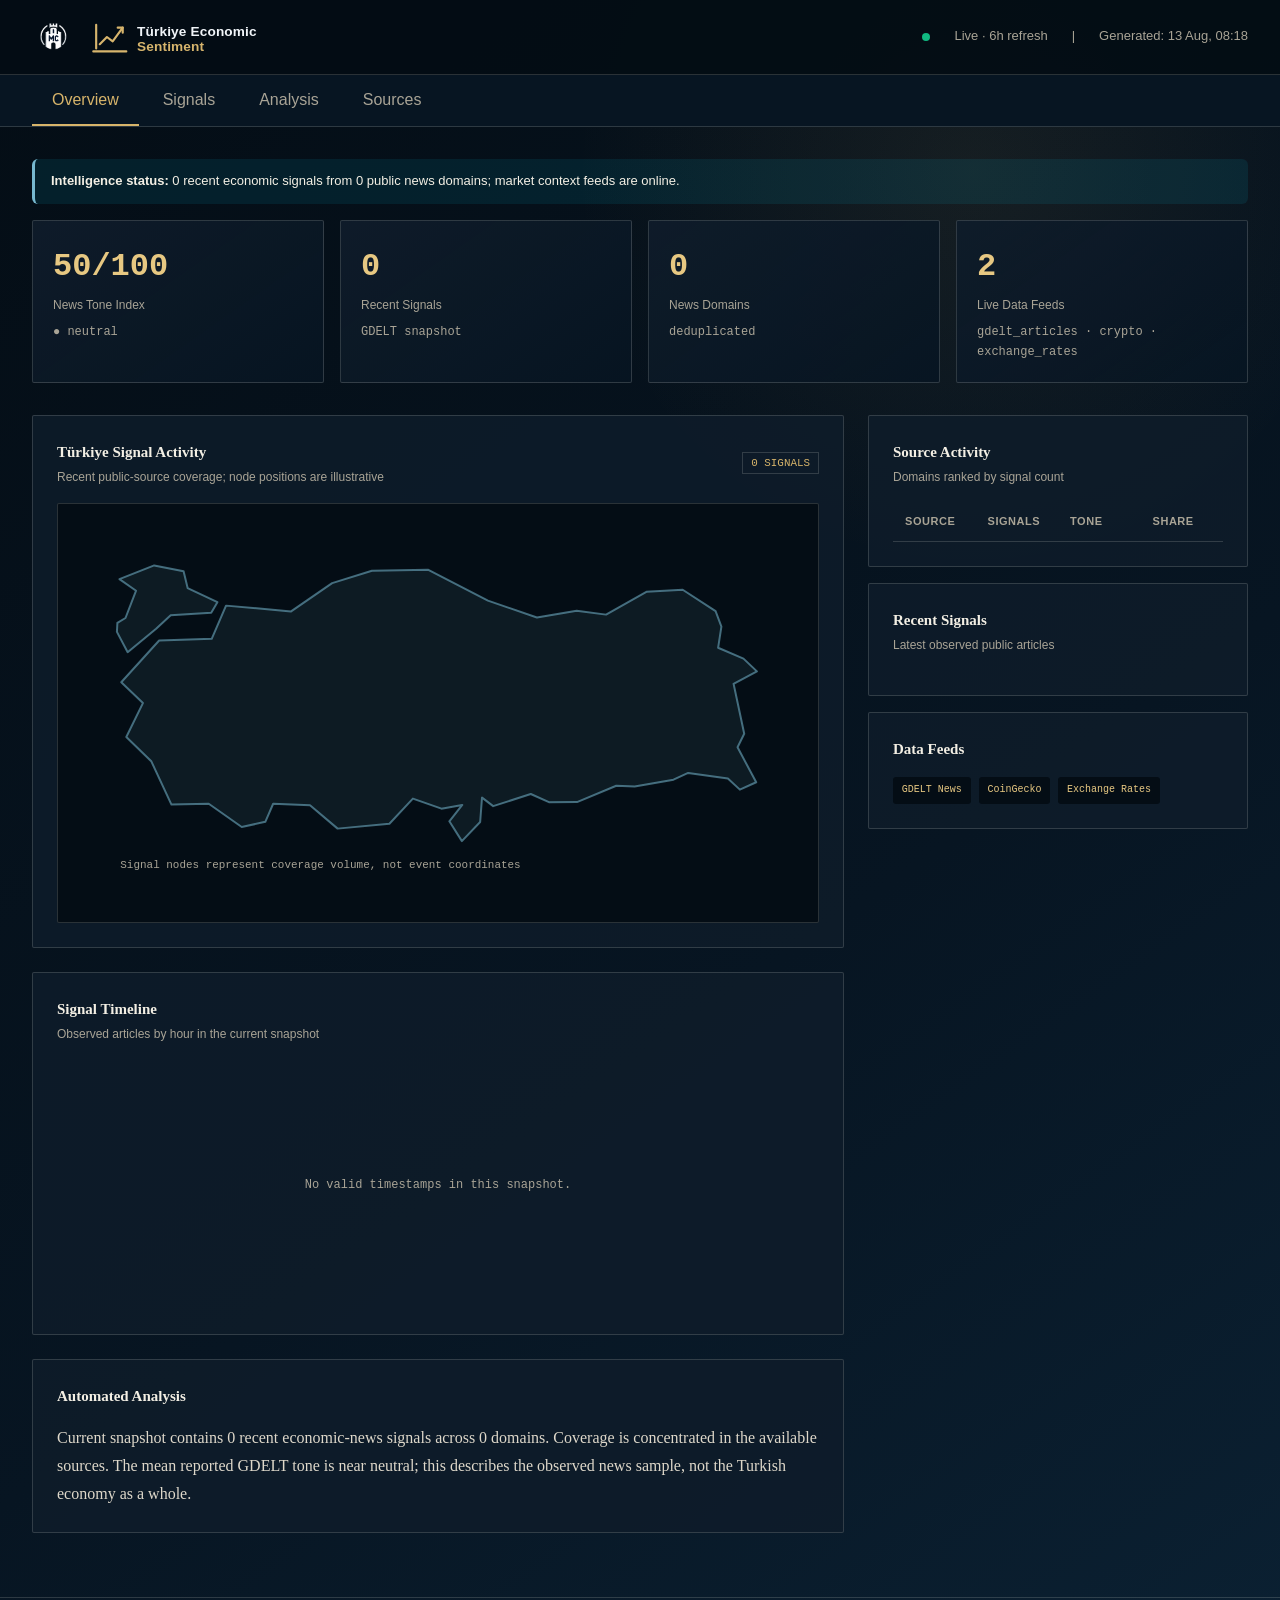
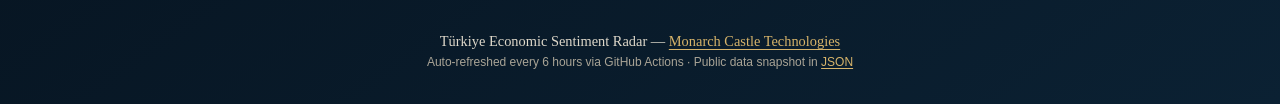
==== commit c8bccb0b: "fix: use actual Turkiye boundary" ====
--- a/index.html
+++ b/index.html
@@ -12,7 +12,7 @@
   <meta property="og:description" content="Live Turkish economic sentiment and market-context signals.">
   <meta property="og:type" content="website">
   <meta property="og:url" content="https://monarchcastletech.github.io/tr-economic-sentiment/">
-  <link rel="stylesheet" href="assets/style.css">
+  <link rel="stylesheet" href="assets/style.css?v=4">
 </head>
 <body data-project="tr-economic-sentiment">
   <a class="skip-link" href="#overview">Skip to dashboard</a>
@@ -112,6 +112,6 @@
     <p>Auto-refreshed every 6 hours via GitHub Actions · Public data snapshot in <a href="data/output.json">JSON</a></p>
   </footer>
 
-  <script src="assets/app.js"></script>
+  <script src="assets/app.js?v=4"></script>
 </body>
 </html>
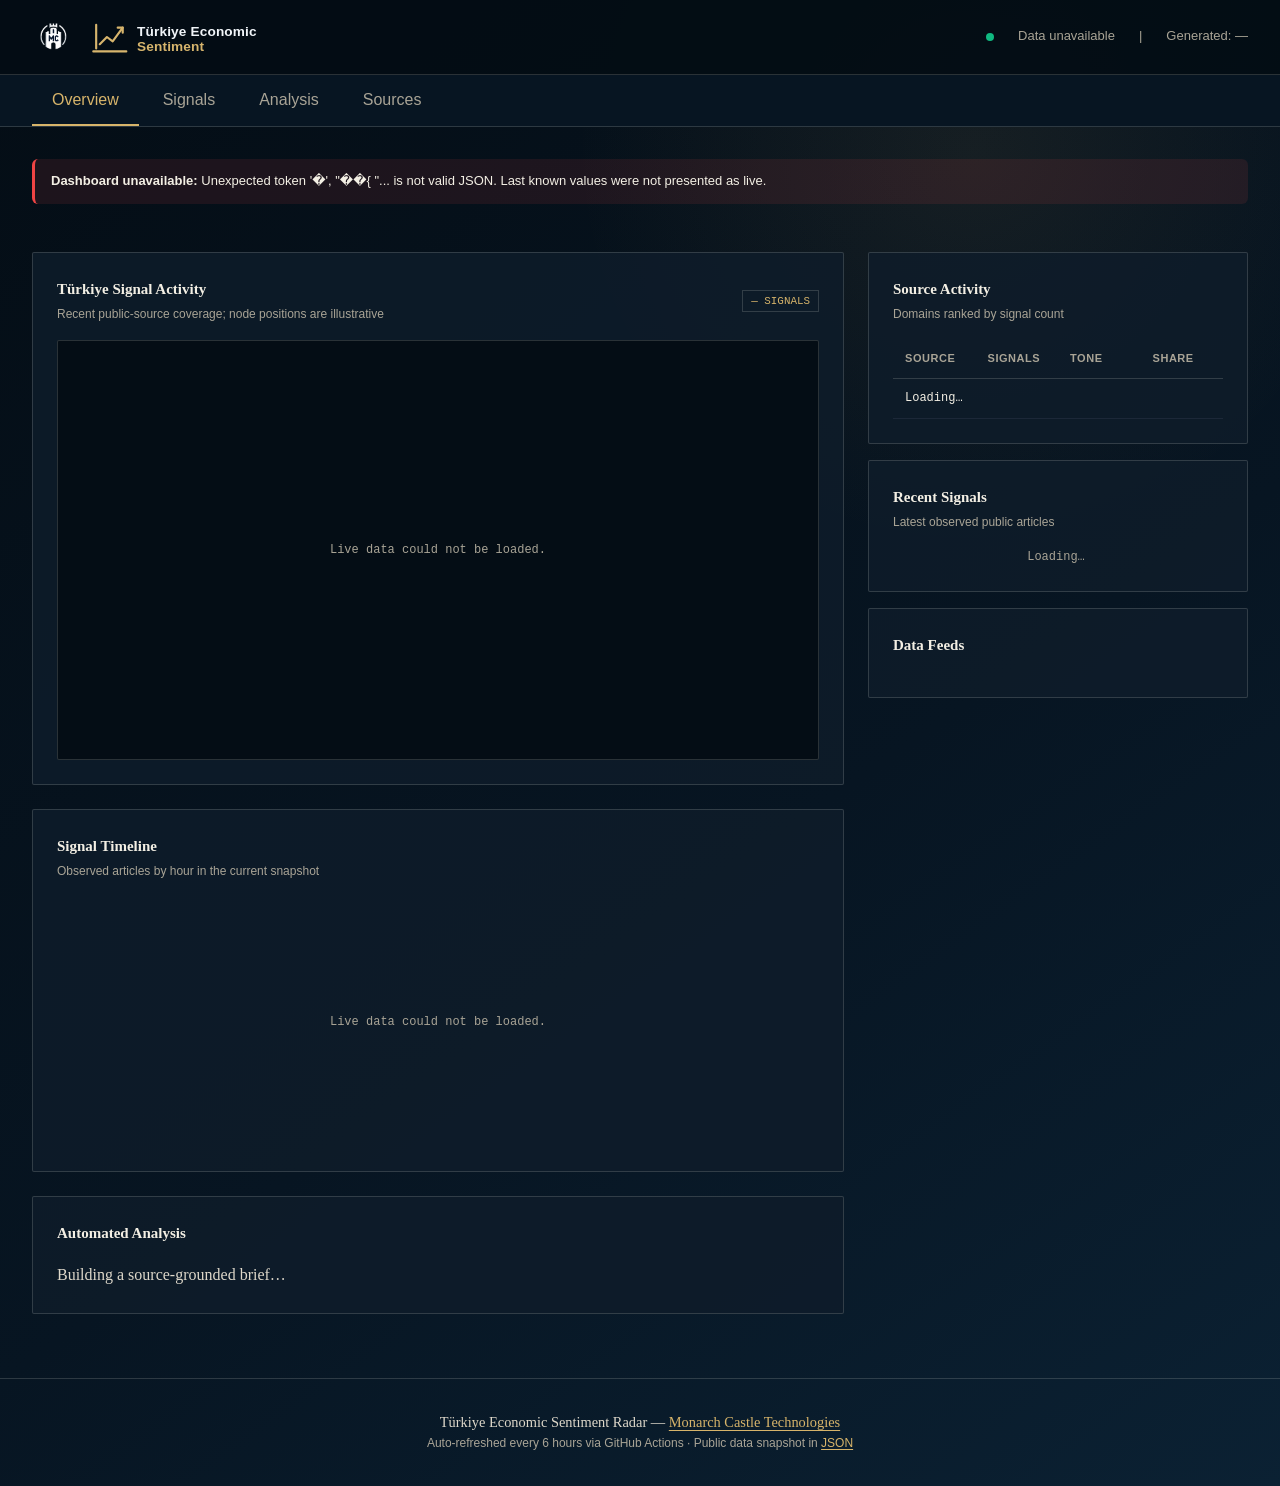
==== commit d1f3680f: "fix: retain validated news on source outage" ====
--- a/index.html
+++ b/index.html
@@ -112,6 +112,6 @@
     <p>Auto-refreshed every 6 hours via GitHub Actions · Public data snapshot in <a href="data/output.json">JSON</a></p>
   </footer>
 
-  <script src="assets/app.js?v=4"></script>
+  <script src="assets/app.js?v=5"></script>
 </body>
 </html>
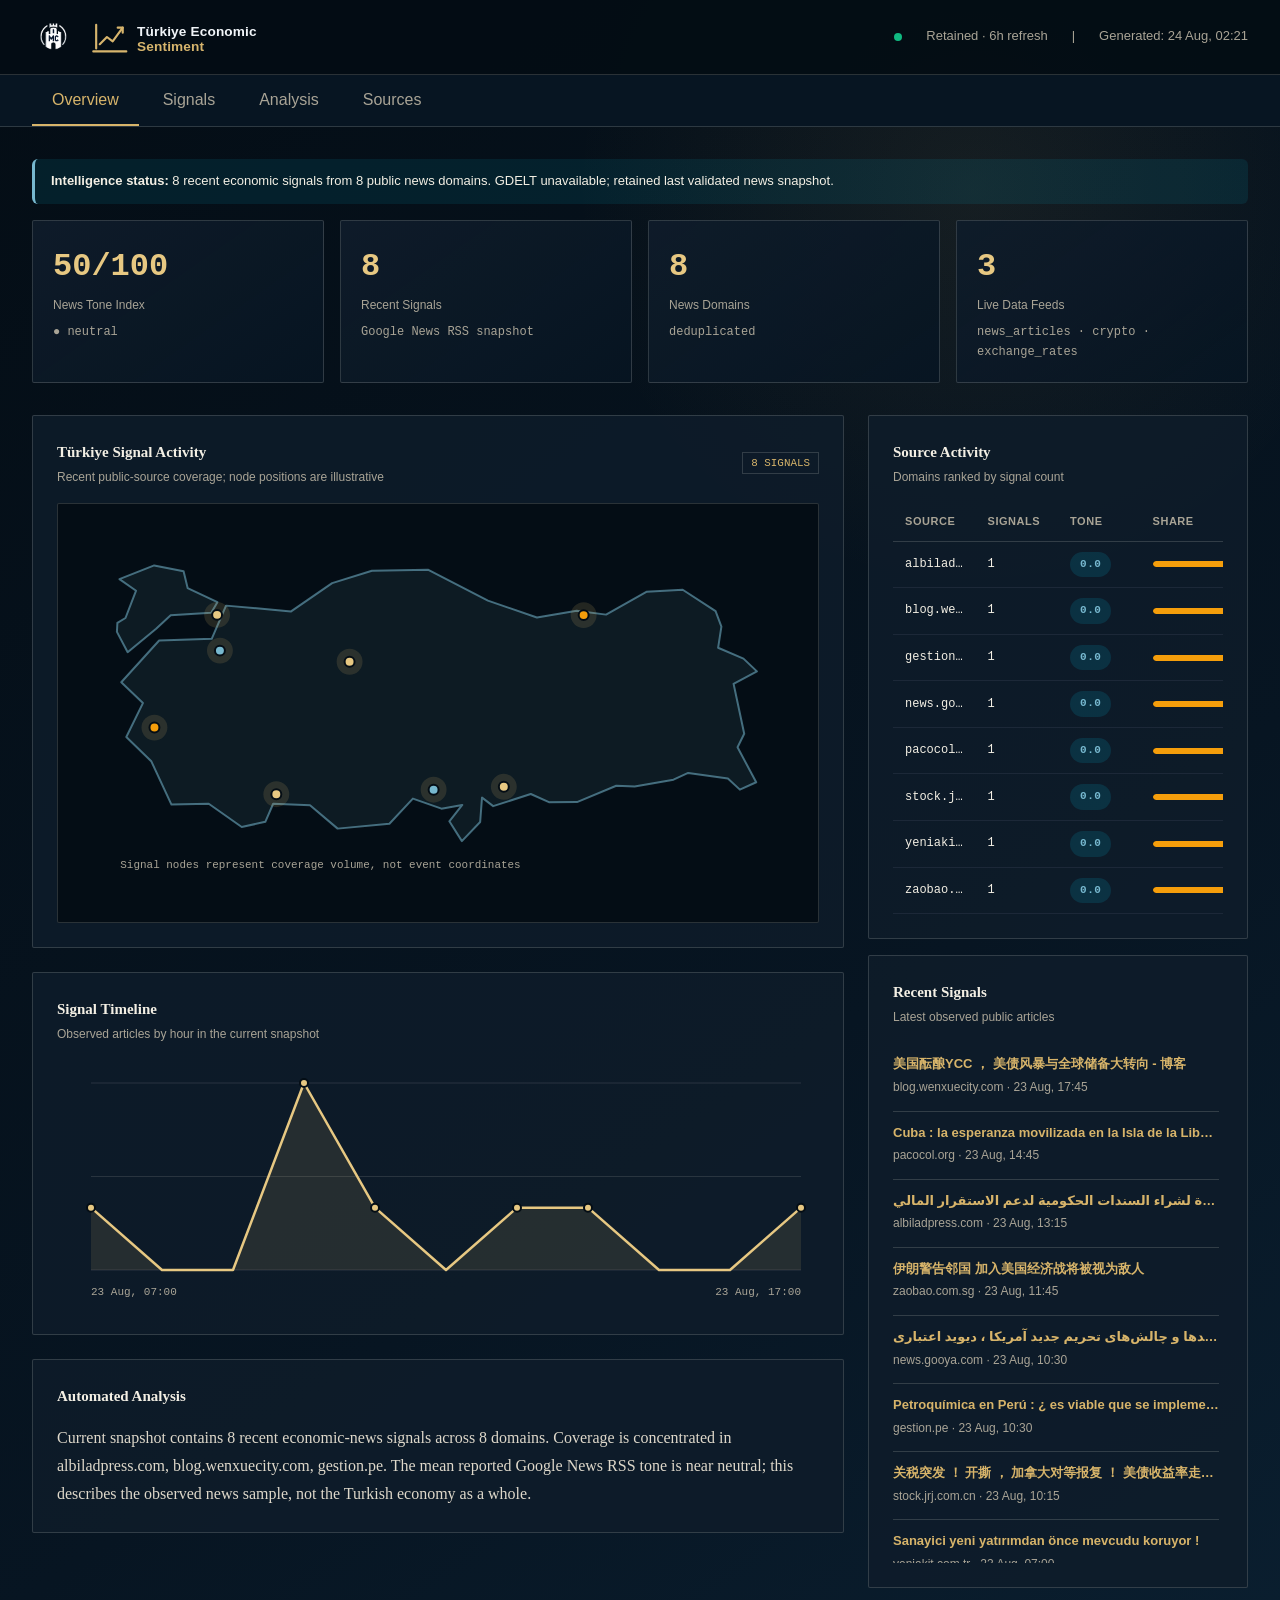
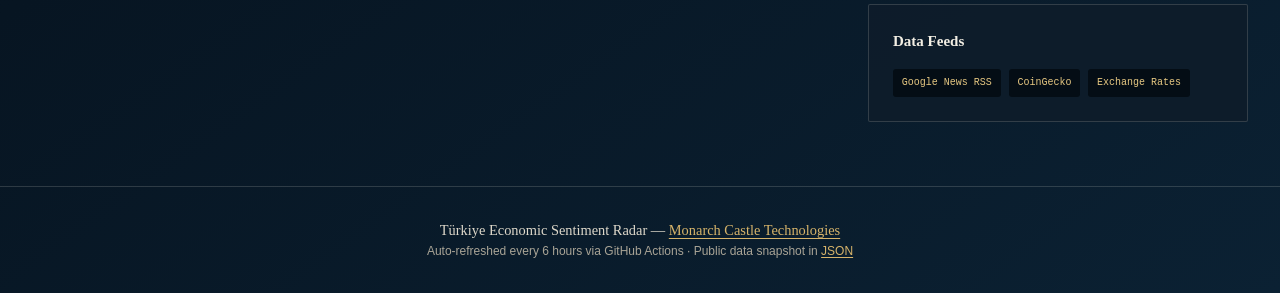
==== commit 7d17154d: "fix: replace legacy news adapter with public RSS" ====
--- a/index.html
+++ b/index.html
@@ -108,7 +108,7 @@
   </main>
 
   <footer class="footer">
-    <p>Türkiye Economic Sentiment Radar — <a href="https://monarchcastle.tech/">Monarch Castle Technologies</a></p>
+    <p>Türkiye Economic Sentiment Radar — <a href="https://monarchcastletech.github.io/">Monarch Castle Technologies</a></p>
     <p>Auto-refreshed every 6 hours via GitHub Actions · Public data snapshot in <a href="data/output.json">JSON</a></p>
   </footer>
 
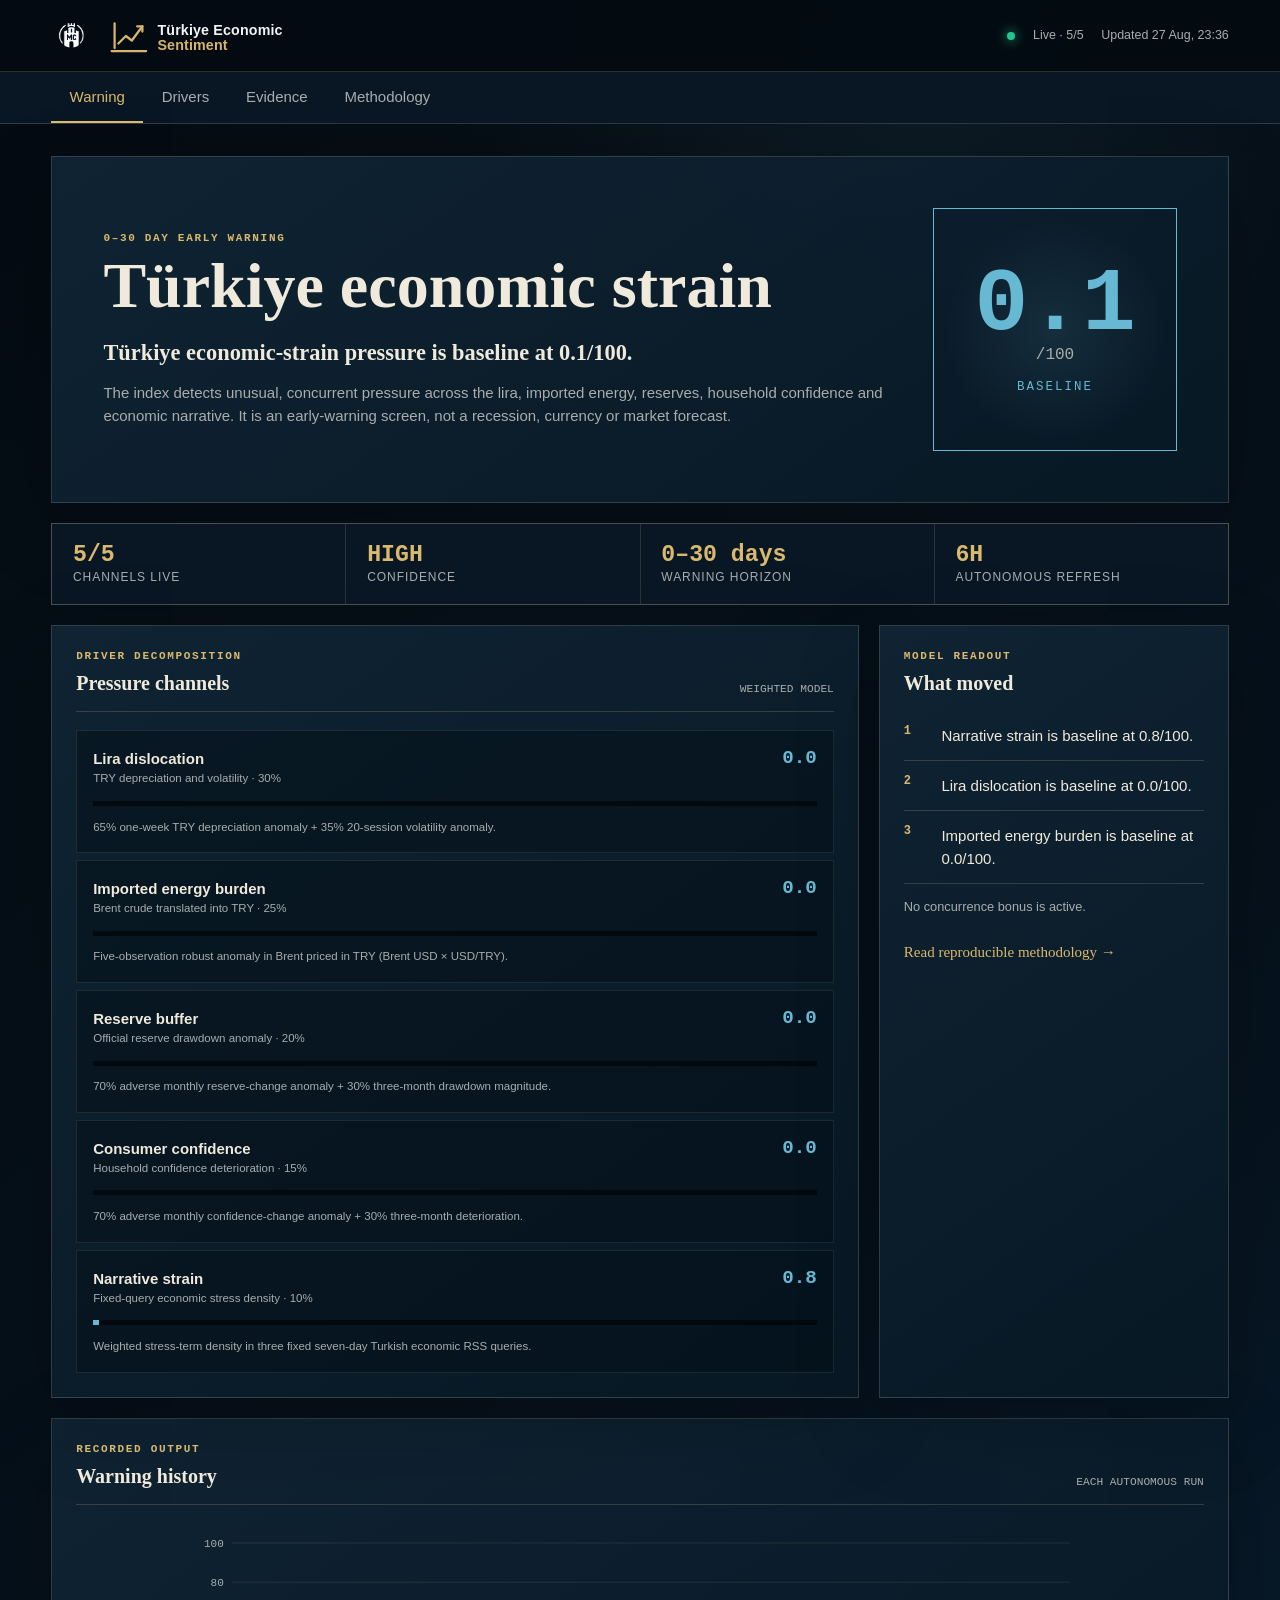
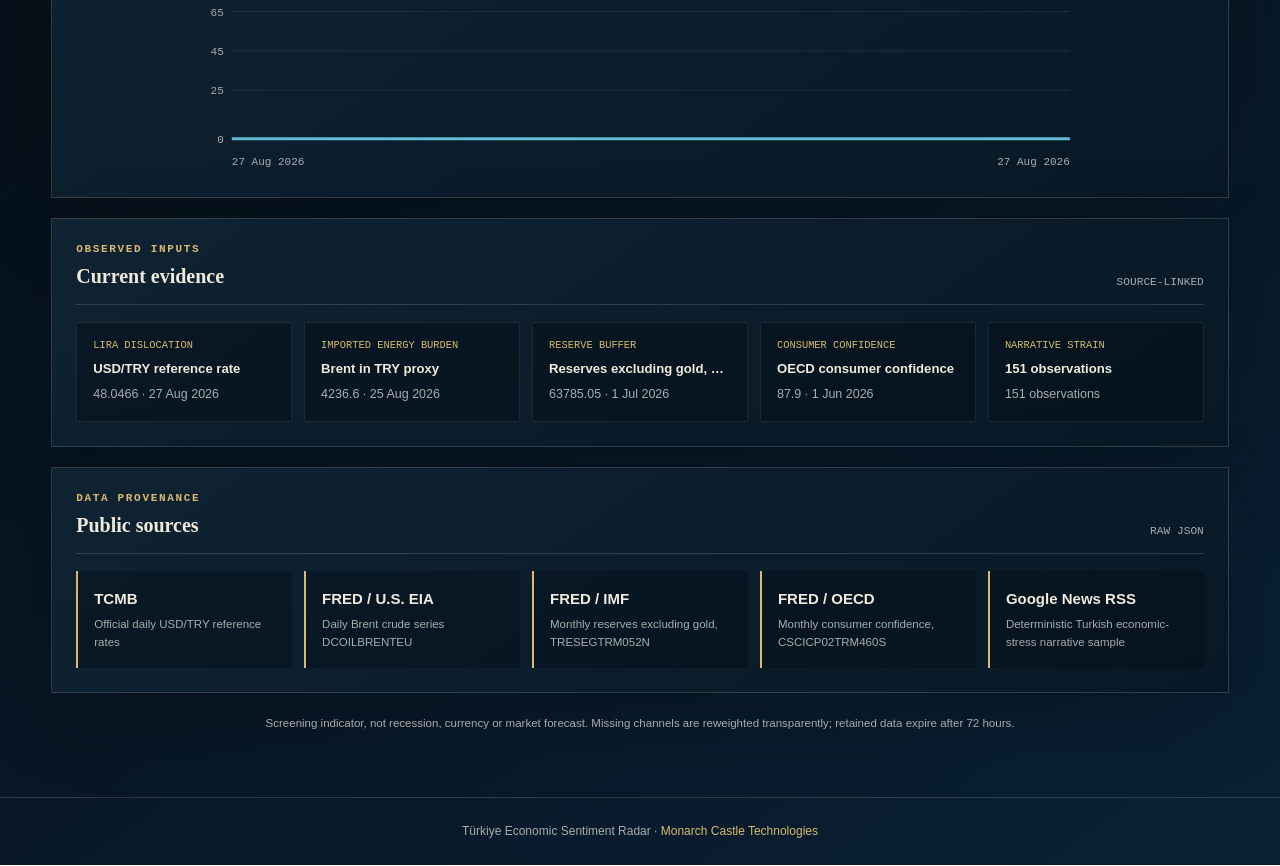
==== commit 8f6c704c: "feat: rebuild Türkiye radar as early-warning model" ====
--- a/index.html
+++ b/index.html
@@ -1,117 +1,36 @@
 <!doctype html>
 <html lang="en">
 <head>
-  <meta charset="UTF-8">
-  <meta name="viewport" content="width=device-width, initial-scale=1.0">
-  <title>Türkiye Economic Sentiment Radar — MCT Intelligence</title>
-  <meta name="description" content="Live Turkish economic sentiment and market-context signals.">
-  <meta name="theme-color" content="#071522">
-  <link rel="canonical" href="https://monarchcastletech.github.io/tr-economic-sentiment/">
-  <link rel="icon" href="assets/product-logo.svg?v=2" type="image/svg+xml">
-  <meta property="og:title" content="Türkiye Economic Sentiment Radar">
-  <meta property="og:description" content="Live Turkish economic sentiment and market-context signals.">
-  <meta property="og:type" content="website">
-  <meta property="og:url" content="https://monarchcastletech.github.io/tr-economic-sentiment/">
-  <link rel="stylesheet" href="assets/style.css?v=4">
+  <meta charset="UTF-8"><meta name="viewport" content="width=device-width,initial-scale=1">
+  <title>Türkiye Economic Sentiment Radar</title>
+  <meta name="description" content="Autonomous early warning for Türkiye economic strain using official market and macroeconomic data.">
+  <meta name="theme-color" content="#07121c"><link rel="canonical" href="https://monarchcastletech.github.io/tr-economic-sentiment/">
+  <link rel="icon" href="assets/product-logo.svg" type="image/svg+xml"><link rel="stylesheet" href="assets/style.css?v=7">
 </head>
-<body data-project="tr-economic-sentiment">
-  <a class="skip-link" href="#overview">Skip to dashboard</a>
-  <header class="header">
-    <a class="header-brand" href="#overview" aria-label="Türkiye Economic Sentiment Radar home">
-      <img class="brand-mark" src="assets/mct-mark.png" alt="Monarch Castle Technologies">
-      <img class="product-logo" src="assets/product-logo.svg?v=2" alt="Türkiye Economic Sentiment Radar">
-      <h1 class="visually-hidden">Türkiye Economic Sentiment Radar</h1>
-    </a>
-    <div class="header-meta">
-      <span class="live-dot" aria-hidden="true"></span>
-      <span id="data-mode">Loading data</span>
-      <span class="meta-divider">|</span>
-      <span>Generated: <time id="generated-time">—</time></span>
+<body>
+  <a class="skip" href="#dashboard">Skip to dashboard</a>
+  <header>
+    <a class="brand" href="./"><img class="mct" src="assets/mct-mark.png" alt="Monarch Castle Technologies"><img class="logo" src="assets/product-logo.svg" alt="Türkiye Economic Sentiment Radar"></a>
+    <div class="live"><i></i><span id="mode">Loading</span><span>Updated <time id="updated">—</time></span></div>
+  </header>
+  <nav><a class="active" href="#dashboard">Warning</a><a href="#components">Drivers</a><a href="#evidence">Evidence</a><a href="methodology/">Methodology</a></nav>
+  <main id="dashboard">
+    <section class="hero card">
+      <div><p class="eyebrow">0–30 DAY EARLY WARNING</p><h1>Türkiye economic strain</h1><p id="headline">Calculating current pressure…</p><p class="interpretation" id="interpretation"></p></div>
+      <div class="scorebox"><span id="score">—</span><small>/100</small><b id="status">LOADING</b></div>
+    </section>
+    <section class="metrics" aria-label="Model status">
+      <article><strong id="coverage">—</strong><span>channels live</span></article><article><strong id="confidence">—</strong><span>confidence</span></article><article><strong id="horizon">—</strong><span>warning horizon</span></article><article><strong>6H</strong><span>autonomous refresh</span></article>
+    </section>
+    <div class="layout">
+      <section class="card" id="components"><div class="section-head"><div><p class="eyebrow">DRIVER DECOMPOSITION</p><h2>Pressure channels</h2></div><span>weighted model</span></div><div id="component-list" class="components"></div></section>
+      <aside class="card brief"><p class="eyebrow">MODEL READOUT</p><h2>What moved</h2><div id="readout"></div><a class="method-link" href="methodology/">Read reproducible methodology →</a></aside>
     </div>
-  </header>
-
-  <nav class="nav-tabs" aria-label="Dashboard sections">
-    <a class="nav-tab active" href="#overview">Overview</a>
-    <a class="nav-tab" href="#map">Signals</a>
-    <a class="nav-tab" href="#analysis">Analysis</a>
-    <a class="nav-tab" href="#sources">Sources</a>
-  </nav>
-
-  <main class="main" id="overview">
-    <div class="alert alert-info" id="status-message">
-      <strong>Intelligence status:</strong> Loading the latest validated public snapshot.
-    </div>
-
-    <section class="stat-grid" id="stat-grid" aria-label="Current indicators"></section>
-
-    <div class="grid grid-map">
-      <div class="primary-column">
-        <section class="card" aria-labelledby="map-title">
-          <div class="card-header">
-            <div>
-              <h2 class="card-title" id="map-title">Türkiye Signal Activity</h2>
-              <p class="card-subtitle">Recent public-source coverage; node positions are illustrative</p>
-            </div>
-            <span class="data-chip" id="map-count">— signals</span>
-          </div>
-          <div class="map-container" id="map" role="img" aria-label="Recent Türkiye economic signal activity"></div>
-        </section>
-
-        <section class="card trend-card">
-          <div class="card-header">
-            <div>
-              <h2 class="card-title">Signal Timeline</h2>
-              <p class="card-subtitle">Observed articles by hour in the current snapshot</p>
-            </div>
-          </div>
-          <div class="chart-container" id="timeseries-chart"></div>
-        </section>
-
-        <section class="card" id="analysis" aria-labelledby="analysis-title">
-          <div class="card-header"><h2 class="card-title" id="analysis-title">Automated Analysis</h2></div>
-          <div class="analysis-copy" id="llm-summary">Building a source-grounded brief…</div>
-        </section>
-      </div>
-
-      <aside class="sidebar">
-        <section class="card" aria-labelledby="sources-title">
-          <div class="card-header">
-            <div>
-              <h2 class="card-title" id="sources-title">Source Activity</h2>
-              <p class="card-subtitle">Domains ranked by signal count</p>
-            </div>
-          </div>
-          <div class="table-wrap">
-            <table class="data-table">
-              <thead><tr><th>Source</th><th>Signals</th><th>Tone</th><th>Share</th></tr></thead>
-              <tbody id="source-rows"><tr><td colspan="4">Loading…</td></tr></tbody>
-            </table>
-          </div>
-        </section>
-
-        <section class="card" aria-labelledby="events-title">
-          <div class="card-header">
-            <div>
-              <h2 class="card-title" id="events-title">Recent Signals</h2>
-              <p class="card-subtitle">Latest observed public articles</p>
-            </div>
-          </div>
-          <div id="event-list" class="event-list"><p class="chart-empty">Loading…</p></div>
-        </section>
-
-        <section class="card" id="sources" aria-labelledby="feeds-title">
-          <div class="card-header"><h2 class="card-title" id="feeds-title">Data Feeds</h2></div>
-          <div class="source-tags" id="source-tags"></div>
-        </section>
-      </aside>
-    </div>
+    <section class="card history"><div class="section-head"><div><p class="eyebrow">RECORDED OUTPUT</p><h2>Warning history</h2></div><span id="history-note">Each autonomous run</span></div><div id="chart" class="chart"></div></section>
+    <section class="card" id="evidence"><div class="section-head"><div><p class="eyebrow">OBSERVED INPUTS</p><h2>Current evidence</h2></div><span>source-linked</span></div><div id="evidence-grid" class="evidence-grid"></div></section>
+    <section class="card sources"><div class="section-head"><div><p class="eyebrow">DATA PROVENANCE</p><h2>Public sources</h2></div><a href="data/output.json">Raw JSON</a></div><div id="sources-grid"></div></section>
+    <p class="limit">Screening indicator, not recession, currency or market forecast. Missing channels are reweighted transparently; retained data expire after 72 hours.</p>
   </main>
-
-  <footer class="footer">
-    <p>Türkiye Economic Sentiment Radar — <a href="https://monarchcastletech.github.io/">Monarch Castle Technologies</a></p>
-    <p>Auto-refreshed every 6 hours via GitHub Actions · Public data snapshot in <a href="data/output.json">JSON</a></p>
-  </footer>
-
-  <script src="assets/app.js?v=5"></script>
-</body>
-</html>
+  <footer>Türkiye Economic Sentiment Radar · <a href="https://monarchcastletech.github.io/">Monarch Castle Technologies</a></footer>
+  <script src="assets/app.js?v=7"></script>
+</body></html>
--- a/assets/style.css
+++ b/assets/style.css
@@ -1,419 +1 @@
-:root {
-  --bg-primary: #040d15;
-  --bg-secondary: #071522;
-  --bg-card: #0f1c2a;
-  --bg-hover: #15283a;
-  --border: rgba(243, 239, 228, 0.16);
-  --text-primary: #f3efe4;
-  --text-secondary: #ded8ca;
-  --text-muted: #a9a496;
-  --accent: #d7b46a;
-  --accent-hover: #e7c882;
-  --danger: #ef4444;
-  --warning: #f59e0b;
-  --success: #10b981;
-  --info: #77b8cf;
-  --font-mono: 'JetBrains Mono', 'Fira Code', monospace;
-  --font-sans: Inter, 'Helvetica Neue', Arial, ui-sans-serif, system-ui, sans-serif;
-  --font-serif: 'Iowan Old Style', 'Palatino Linotype', 'Book Antiqua', Palatino, Georgia, serif;
-  --radius: 2px;
-  --shadow: 0 2rem 5rem rgba(0, 0, 0, 0.3);
-}
-
-*, *::before, *::after { box-sizing: border-box; margin: 0; padding: 0; }
-
-body {
-  font-family: var(--font-sans);
-  background:
-    radial-gradient(circle at 76% 10%, rgba(215, 180, 106, 0.08), transparent 25rem),
-    linear-gradient(145deg, var(--bg-primary), #071522 58%, #0b2133);
-  color: var(--text-primary);
-  line-height: 1.6;
-  min-height: 100vh;
-}
-
-a { color: var(--accent); text-decoration: none; }
-a:hover { color: var(--accent-hover); }
-a:focus-visible, button:focus-visible { outline: 3px solid var(--accent-hover); outline-offset: 3px; }
-
-.header {
-  background: rgba(4, 13, 21, 0.94);
-  border-bottom: 1px solid var(--border);
-  padding: 0.8rem 2rem;
-  display: flex;
-  align-items: center;
-  justify-content: space-between;
-  position: sticky;
-  top: 0;
-  z-index: 100;
-}
-
-.header-brand {
-  display: flex;
-  align-items: center;
-  gap: 0.75rem;
-}
-
-.header-brand h1 {
-  font-family: var(--font-serif);
-  font-size: 1.35rem;
-  font-weight: 600;
-  color: var(--text-primary);
-}
-
-.brand-mark {
-  width: 42px;
-  height: 42px;
-  object-fit: contain;
-  flex: 0 0 auto;
-}
-
-.product-logo { width: clamp(180px, 23vw, 260px); height: 48px; object-fit: contain; object-position: left center; }
-.visually-hidden { position: absolute; width: 1px; height: 1px; padding: 0; margin: -1px; overflow: hidden; clip: rect(0 0 0 0); white-space: nowrap; border: 0; }
-
-.header-meta {
-  display: flex;
-  align-items: center;
-  gap: 1.5rem;
-  font-size: 0.8125rem;
-  color: var(--text-muted);
-}
-
-.header-meta .live-dot {
-  width: 8px;
-  height: 8px;
-  background: var(--success);
-  border-radius: 50%;
-  animation: pulse 2s infinite;
-}
-
-@keyframes pulse {
-  0%, 100% { opacity: 1; }
-  50% { opacity: 0.4; }
-}
-
-.nav-tabs {
-  display: flex;
-  gap: 0.25rem;
-  background: var(--bg-secondary);
-  border-bottom: 1px solid var(--border);
-  padding: 0 2rem;
-}
-
-.nav-tab {
-  padding: 0.75rem 1.25rem;
-  font-size: 0.875rem;
-  color: var(--text-muted);
-  border-bottom: 2px solid transparent;
-  cursor: pointer;
-  border-top: 0;
-  border-left: 0;
-  border-right: 0;
-  background: transparent;
-  font: inherit;
-  transition: all 0.2s;
-}
-
-.nav-tab:hover { color: var(--text-primary); }
-.nav-tab.active { color: var(--accent); border-bottom-color: var(--accent); }
-
-.main { padding: 2rem; max-width: 1600px; margin: 0 auto; }
-
-.grid { display: grid; gap: 1.5rem; }
-.grid-2 { grid-template-columns: repeat(2, 1fr); }
-.grid-3 { grid-template-columns: repeat(3, 1fr); }
-.grid-4 { grid-template-columns: repeat(4, 1fr); }
-.grid-map { grid-template-columns: 1fr 380px; align-items: start; min-width: 0; }
-.grid-map > div:first-child { min-width: 0; }
-.primary-column { display: grid; gap: 1.5rem; }
-
-@media (max-width: 1024px) {
-  .grid-2, .grid-3, .grid-4 { grid-template-columns: 1fr; }
-  .grid-map { grid-template-columns: 1fr; }
-}
-
-.card {
-  background: rgba(15, 28, 42, 0.86);
-  border: 1px solid var(--border);
-  border-radius: var(--radius);
-  padding: 1.5rem;
-  min-width: 0;
-}
-.table-wrap { overflow-x: auto; }
-
-.card-header {
-  display: flex;
-  align-items: center;
-  justify-content: space-between;
-  margin-bottom: 1rem;
-}
-
-.card-title {
-  font-family: var(--font-serif);
-  font-size: 0.9375rem;
-  font-weight: 600;
-  color: var(--text-primary);
-}
-
-.card-subtitle {
-  font-size: 0.75rem;
-  color: var(--text-muted);
-  margin-top: 0.25rem;
-}
-
-.stat-grid {
-  display: grid;
-  grid-template-columns: repeat(4, 1fr);
-  gap: 1rem;
-  margin-bottom: 2rem;
-}
-
-@media (max-width: 768px) { .stat-grid { grid-template-columns: repeat(2, 1fr); } }
-
-.stat-card {
-  background: linear-gradient(145deg, rgba(15, 28, 42, 0.96), rgba(7, 21, 34, 0.9));
-  border: 1px solid var(--border);
-  border-radius: var(--radius);
-  padding: 1.25rem;
-}
-
-.stat-value {
-  font-size: 2rem;
-  font-weight: 700;
-  color: var(--accent-hover);
-  font-family: var(--font-mono);
-}
-
-.stat-label {
-  font-size: 0.75rem;
-  color: var(--text-muted);
-  margin-top: 0.25rem;
-}
-
-.stat-delta {
-  font-size: 0.75rem;
-  margin-top: 0.5rem;
-  font-family: var(--font-mono);
-}
-
-.stat-delta.up { color: var(--success); }
-.stat-delta.down { color: var(--danger); }
-.stat-delta.neutral { color: var(--text-muted); }
-
-.badge {
-  display: inline-flex;
-  align-items: center;
-  gap: 0.375rem;
-  padding: 0.25rem 0.625rem;
-  font-size: 0.6875rem;
-  font-weight: 600;
-  border-radius: 999px;
-  text-transform: uppercase;
-  letter-spacing: 0.05em;
-}
-
-.badge-danger { background: rgba(239,68,68,0.15); color: var(--danger); }
-.badge-warning { background: rgba(245,158,11,0.15); color: var(--warning); }
-.badge-success { background: rgba(16,185,129,0.15); color: var(--success); }
-.badge-info { background: rgba(6,182,212,0.15); color: var(--info); }
-
-.map-container {
-  background: var(--bg-primary);
-  border: 1px solid var(--border);
-  border-radius: var(--radius);
-  height: 420px;
-  position: relative;
-  overflow: hidden;
-  width: 100%;
-}
-
-.map-container svg { width: 100%; height: 100%; }
-
-.sidebar {
-  display: flex;
-  flex-direction: column;
-  gap: 1rem;
-  min-width: 0;
-}
-
-.list-item {
-  display: flex;
-  align-items: center;
-  justify-content: space-between;
-  padding: 0.75rem 0;
-  border-bottom: 1px solid var(--border);
-}
-
-.list-item-copy { display: block; min-width: 0; width: 100%; }
-
-.list-item:last-child { border-bottom: none; }
-
-.list-item-title { display: block; font-size: 0.8125rem; font-weight: 600; line-height: 1.35; overflow: hidden; text-overflow: ellipsis; white-space: nowrap; max-width: 100%; }
-.list-item-meta { font-size: 0.75rem; color: var(--text-muted); }
-.event-list { max-height: 520px; overflow-y: auto; padding-right: 0.25rem; }
-
-.data-table {
-  width: 100%;
-  border-collapse: collapse;
-  font-size: 0.8125rem;
-  table-layout: fixed;
-}
-
-.data-table th {
-  text-align: left;
-  padding: 0.625rem 0.75rem;
-  color: var(--text-muted);
-  font-weight: 600;
-  font-size: 0.6875rem;
-  text-transform: uppercase;
-  letter-spacing: 0.05em;
-  border-bottom: 1px solid var(--border);
-}
-
-.data-table td {
-  padding: 0.625rem 0.75rem;
-  border-bottom: 1px solid rgba(45,55,72,0.5);
-  font-family: var(--font-mono);
-  font-size: 0.75rem;
-  max-width: 180px;
-  overflow: hidden;
-  text-overflow: ellipsis;
-  white-space: nowrap;
-}
-
-.data-table tr:hover td { background: var(--bg-hover); }
-
-.score-bar {
-  height: 6px;
-  background: var(--bg-primary);
-  border-radius: 3px;
-  overflow: hidden;
-  flex: 1;
-  min-width: 80px;
-}
-
-.score-bar-fill {
-  height: 100%;
-  border-radius: 3px;
-  transition: width 0.5s ease;
-}
-
-.score-high { background: var(--danger); }
-.score-medium { background: var(--warning); }
-.score-low { background: var(--success); }
-
-.chart-container {
-  height: 250px;
-  position: relative;
-}
-
-.trend-card { overflow: hidden; }
-.data-chip { border: 1px solid var(--border); color: var(--accent); font: 0.68rem var(--font-mono); padding: 0.25rem 0.5rem; text-transform: uppercase; }
-.analysis-copy { color: var(--text-secondary); font-family: var(--font-serif); font-size: 1rem; line-height: 1.75; }
-.source-tags { display: flex; flex-wrap: wrap; gap: 0.5rem; }
-.source-tags .tag-source { color: var(--accent-hover); padding: 0.35rem 0.55rem; }
-.chart-gridline { stroke: rgba(243,239,228,.12); stroke-width: 1; }
-.timeline-area { fill: rgba(215,180,106,.12); }
-.timeline-line { fill: none; stroke: var(--accent-hover); stroke-linecap: round; stroke-linejoin: round; stroke-width: 2.5; }
-.timeline-point { fill: var(--accent-hover); stroke: var(--bg-primary); stroke-width: 2; }
-.chart-label, .map-label { fill: var(--text-muted); font: 11px var(--font-mono); }
-.turkiye-outline { fill: rgba(119,184,207,.08); stroke: rgba(119,184,207,.55); stroke-linejoin: round; stroke-width: 2; }
-.signal-pulse { fill: rgba(215,180,106,.15); }
-.signal-point { fill: var(--accent-hover); stroke: var(--bg-primary); stroke-width: 2; }
-.signal-node:nth-of-type(3n) .signal-point { fill: var(--info); }
-.signal-node:nth-of-type(4n) .signal-point { fill: var(--warning); }
-
-.chart-container svg { width: 100%; height: 100%; }
-.chart-empty { display: grid; height: 100%; place-items: center; color: var(--text-muted); font-family: var(--font-mono); font-size: 0.75rem; }
-
-.footer {
-  text-align: center;
-  padding: 2rem;
-  color: var(--text-muted);
-  font-size: 0.75rem;
-  border-top: 1px solid var(--border);
-  margin-top: 2rem;
-}
-
-.footer p:first-child { color: var(--text-secondary); font-family: var(--font-serif); font-size: 0.9rem; }
-.footer a { text-decoration: underline; text-underline-offset: 0.2em; }
-
-.tag-source {
-  font-size: 0.625rem;
-  color: var(--text-muted);
-  font-family: var(--font-mono);
-  background: var(--bg-primary);
-  padding: 0.125rem 0.375rem;
-  border-radius: 3px;
-}
-
-.btn {
-  display: inline-flex;
-  align-items: center;
-  gap: 0.5rem;
-  padding: 0.5rem 1rem;
-  font-size: 0.8125rem;
-  font-weight: 500;
-  border-radius: 6px;
-  border: 1px solid var(--border);
-  background: var(--bg-card);
-  color: var(--text-primary);
-  cursor: pointer;
-  transition: all 0.2s;
-}
-
-.btn:hover { background: var(--bg-hover); border-color: var(--accent); }
-.btn-primary { background: var(--accent); border-color: var(--accent); color: white; }
-.btn-primary:hover { background: var(--accent-hover); }
-
-.alert {
-  padding: 0.75rem 1rem;
-  border-radius: 6px;
-  font-size: 0.8125rem;
-  margin-bottom: 1rem;
-  border-left: 3px solid;
-}
-
-.alert-info { background: rgba(6,182,212,0.1); border-color: var(--info); }
-.alert-warning { background: rgba(245,158,11,0.1); border-color: var(--warning); }
-.alert-danger { background: rgba(239,68,68,0.1); border-color: var(--danger); }
-
-.axis text { fill: var(--text-muted); font-size: 10px; }
-.axis path, .axis line { stroke: var(--border); }
-
-.tooltip {
-  position: absolute;
-  background: var(--bg-secondary);
-  border: 1px solid var(--border);
-  border-radius: 6px;
-  padding: 0.75rem;
-  font-size: 0.75rem;
-  pointer-events: none;
-  z-index: 1000;
-  box-shadow: var(--shadow);
-  max-width: 250px;
-}
-
-.skip-link { position: fixed; left: 1rem; top: -5rem; z-index: 1001; padding: 0.75rem 1rem; color: var(--bg-primary); background: var(--accent-hover); }
-.skip-link:focus { top: 1rem; }
-
-@media (max-width: 720px) {
-  .header { position: static; padding: 0.8rem 1rem; align-items: flex-start; }
-  .product-logo { width: clamp(150px, 48vw, 220px); height: 42px; }
-  .header-meta { gap: 0.6rem; flex-wrap: wrap; justify-content: flex-end; }
-  .header-meta span:nth-of-type(2) { display: none; }
-  .nav-tabs { padding: 0 0.5rem; overflow-x: auto; }
-  .nav-tab { padding: 0.7rem 0.9rem; white-space: nowrap; }
-  .main { padding: 1rem; }
-  .card { padding: 1rem; }
-  .stat-grid { grid-template-columns: 1fr; }
-  .stat-value { font-size: 1.55rem; }
-  .map-container { height: 310px; }
-  .chart-container { height: 220px; overflow-x: auto; }
-  .header-meta { font-size: 0.7rem; }
-  .meta-divider { display: none; }
-}
-
-@media (prefers-reduced-motion: reduce) {
-  *, *::before, *::after { scroll-behavior: auto !important; animation-duration: 0.01ms !important; animation-iteration-count: 1 !important; transition-duration: 0.01ms !important; }
-}
+:root{--bg:#06111b;--panel:#0b1b29;--panel2:#102434;--line:rgba(231,224,207,.17);--ink:#f0eadc;--muted:#a9adac;--gold:#d9b96e;--blue:#67b8d3;--risk:#67b8d3;--serif:Georgia,'Times New Roman',serif;--mono:'Cascadia Mono',Consolas,monospace}*{box-sizing:border-box}html{scroll-behavior:smooth}body{margin:0;background:radial-gradient(circle at 72% 3%,rgba(103,184,211,.08),transparent 28rem),linear-gradient(145deg,#040b12,var(--bg) 52%,#092034);color:var(--ink);font:15px/1.55 Inter,Arial,sans-serif;min-height:100vh}body[data-band=watch]{--risk:#e1b449}body[data-band=elevated]{--risk:#ef943c}body[data-band=high],body[data-band=severe]{--risk:#ef5b55}a{color:inherit;text-decoration:none}.skip{position:absolute;left:-999px}.skip:focus{left:1rem;top:1rem;background:#fff;color:#000;padding:.6rem;z-index:1000}header{height:72px;display:flex;align-items:center;justify-content:space-between;padding:0 clamp(1rem,4vw,3.5rem);border-bottom:1px solid var(--line);background:rgba(4,11,18,.94);position:sticky;top:0;z-index:20;backdrop-filter:blur(12px)}.brand{display:flex;align-items:center;gap:.8rem;min-width:0}.mct{width:40px;height:40px;object-fit:contain}.logo{width:clamp(190px,23vw,280px);height:48px;object-fit:contain;object-position:left}.live{display:flex;gap:1.1rem;align-items:center;color:var(--muted);font-size:.78rem}.live i{width:8px;height:8px;border-radius:50%;background:#20c792;box-shadow:0 0 12px #20c792}nav{display:flex;padding:0 clamp(1rem,4vw,3.5rem);border-bottom:1px solid var(--line);background:#091725;overflow:auto}nav a{padding:.8rem 1.15rem;color:var(--muted);white-space:nowrap;border-bottom:2px solid transparent}nav a:hover,nav a.active{color:var(--gold);border-color:var(--gold)}main{max-width:1460px;margin:auto;padding:2rem clamp(1rem,4vw,3.5rem) 4rem}.card{background:linear-gradient(145deg,rgba(16,36,52,.94),rgba(8,24,37,.96));border:1px solid var(--line);box-shadow:0 24px 80px rgba(0,0,0,.2)}.hero{padding:clamp(1.5rem,4vw,3.25rem);display:grid;grid-template-columns:1fr auto;gap:2rem;align-items:center}.eyebrow{font:700 .69rem/1.2 var(--mono);letter-spacing:.15em;color:var(--gold);margin:0 0 .55rem}.hero h1{font:600 clamp(2rem,5vw,4.3rem)/1 var(--serif);margin:.15rem 0 1.2rem}.hero #headline{font:600 clamp(1rem,2vw,1.4rem)/1.4 var(--serif);margin:0}.interpretation{color:var(--muted);max-width:800px;margin:.8rem 0 0}.scorebox{width:clamp(170px,19vw,245px);aspect-ratio:1;display:grid;place-content:center;text-align:center;border:1px solid var(--risk);background:radial-gradient(circle,rgba(103,184,211,.12),transparent 65%);position:relative}.scorebox span{font:700 clamp(3.4rem,7vw,6.2rem)/.9 var(--mono);color:var(--risk)}.scorebox small{color:var(--muted);font:1rem var(--mono)}.scorebox b{margin-top:1rem;letter-spacing:.16em;font:.78rem var(--mono);color:var(--risk)}.metrics{display:grid;grid-template-columns:repeat(4,1fr);gap:1px;background:var(--line);border:1px solid var(--line);margin:1.25rem 0}.metrics article{background:#091725;padding:1.1rem 1.3rem;display:flex;flex-direction:column}.metrics strong{font:700 1.45rem var(--mono);color:var(--gold)}.metrics span{font-size:.75rem;color:var(--muted);text-transform:uppercase;letter-spacing:.08em}.layout{display:grid;grid-template-columns:minmax(0,1fr) 350px;gap:1.25rem}.layout>.card,.history,.sources,#evidence{padding:1.5rem}.section-head{display:flex;align-items:end;justify-content:space-between;gap:1rem;border-bottom:1px solid var(--line);padding-bottom:1rem;margin-bottom:1.1rem}.section-head h2,.brief h2{font:600 1.25rem var(--serif);margin:0}.section-head>span,.section-head>a{color:var(--muted);font:.7rem var(--mono);text-transform:uppercase}.components{display:grid;gap:.4rem}.component{padding:1rem;background:rgba(3,14,23,.5);border:1px solid rgba(231,224,207,.1)}.component-top{display:flex;justify-content:space-between;gap:1rem}.component-top strong,.component-top small{display:block}.component-top small,.component-foot{color:var(--muted);font-size:.72rem}.component-score{font:700 1.2rem var(--mono);color:var(--risk)}.track{height:5px;background:#020a10;margin:.8rem 0;overflow:hidden}.track i{display:block;height:100%;background:var(--risk)}.component-foot{margin:0}.brief h2{margin-bottom:1rem}.readout-line{display:grid;grid-template-columns:1.7rem 1fr;gap:.65rem;padding:.8rem 0;margin:0;border-bottom:1px solid var(--line)}.rank{font:700 .75rem var(--mono);color:var(--gold)}.bonus{color:var(--muted);font-size:.8rem}.method-link{display:block;color:var(--gold);margin-top:1.5rem;font-family:var(--serif)}.history,#evidence,.sources{margin-top:1.25rem}.chart{min-height:240px}.chart svg{display:block;width:100%;height:250px;overflow:visible}.chart text{fill:var(--muted);font:11px var(--mono)}.gridline{stroke:rgba(231,224,207,.1)}.line{fill:none;stroke:var(--risk);stroke-width:3;stroke-linejoin:round}.evidence-grid{display:grid;grid-template-columns:repeat(5,1fr);gap:.75rem}.evidence{padding:1rem;background:rgba(3,14,23,.5);border:1px solid rgba(231,224,207,.1);min-width:0}.evidence:hover,.source:hover{border-color:var(--gold)}.evidence span,.evidence strong,.evidence small{display:block}.evidence-label{color:var(--gold);font:.65rem var(--mono);text-transform:uppercase;margin-bottom:.5rem}.evidence strong{font-size:.82rem;overflow:hidden;text-overflow:ellipsis;white-space:nowrap}.evidence small{color:var(--muted);margin-top:.35rem}#sources-grid{display:grid;grid-template-columns:repeat(5,1fr);gap:.75rem}.source{padding:1rem;border-left:2px solid var(--gold);background:rgba(3,14,23,.45)}.source strong,.source span{display:block}.source span{color:var(--muted);font-size:.72rem;margin-top:.35rem}.limit{color:var(--muted);font-size:.72rem;text-align:center;margin:1.4rem auto 0;max-width:900px}footer{border-top:1px solid var(--line);padding:1.5rem;text-align:center;color:var(--muted);font-size:.75rem}footer a{color:var(--gold)}@media(max-width:980px){.layout{grid-template-columns:1fr}.evidence-grid,#sources-grid{grid-template-columns:repeat(2,1fr)}}@media(max-width:680px){header{height:64px}.mct{width:32px;height:32px}.logo{width:180px}.live span:last-child{display:none}nav{padding:0 .4rem}.hero{grid-template-columns:1fr}.scorebox{width:100%;aspect-ratio:auto;padding:1.6rem}.metrics{grid-template-columns:repeat(2,1fr)}.section-head{align-items:start}.evidence-grid,#sources-grid{grid-template-columns:1fr}.layout>.card,.history,.sources,#evidence{padding:1rem}main{padding-top:1rem}}
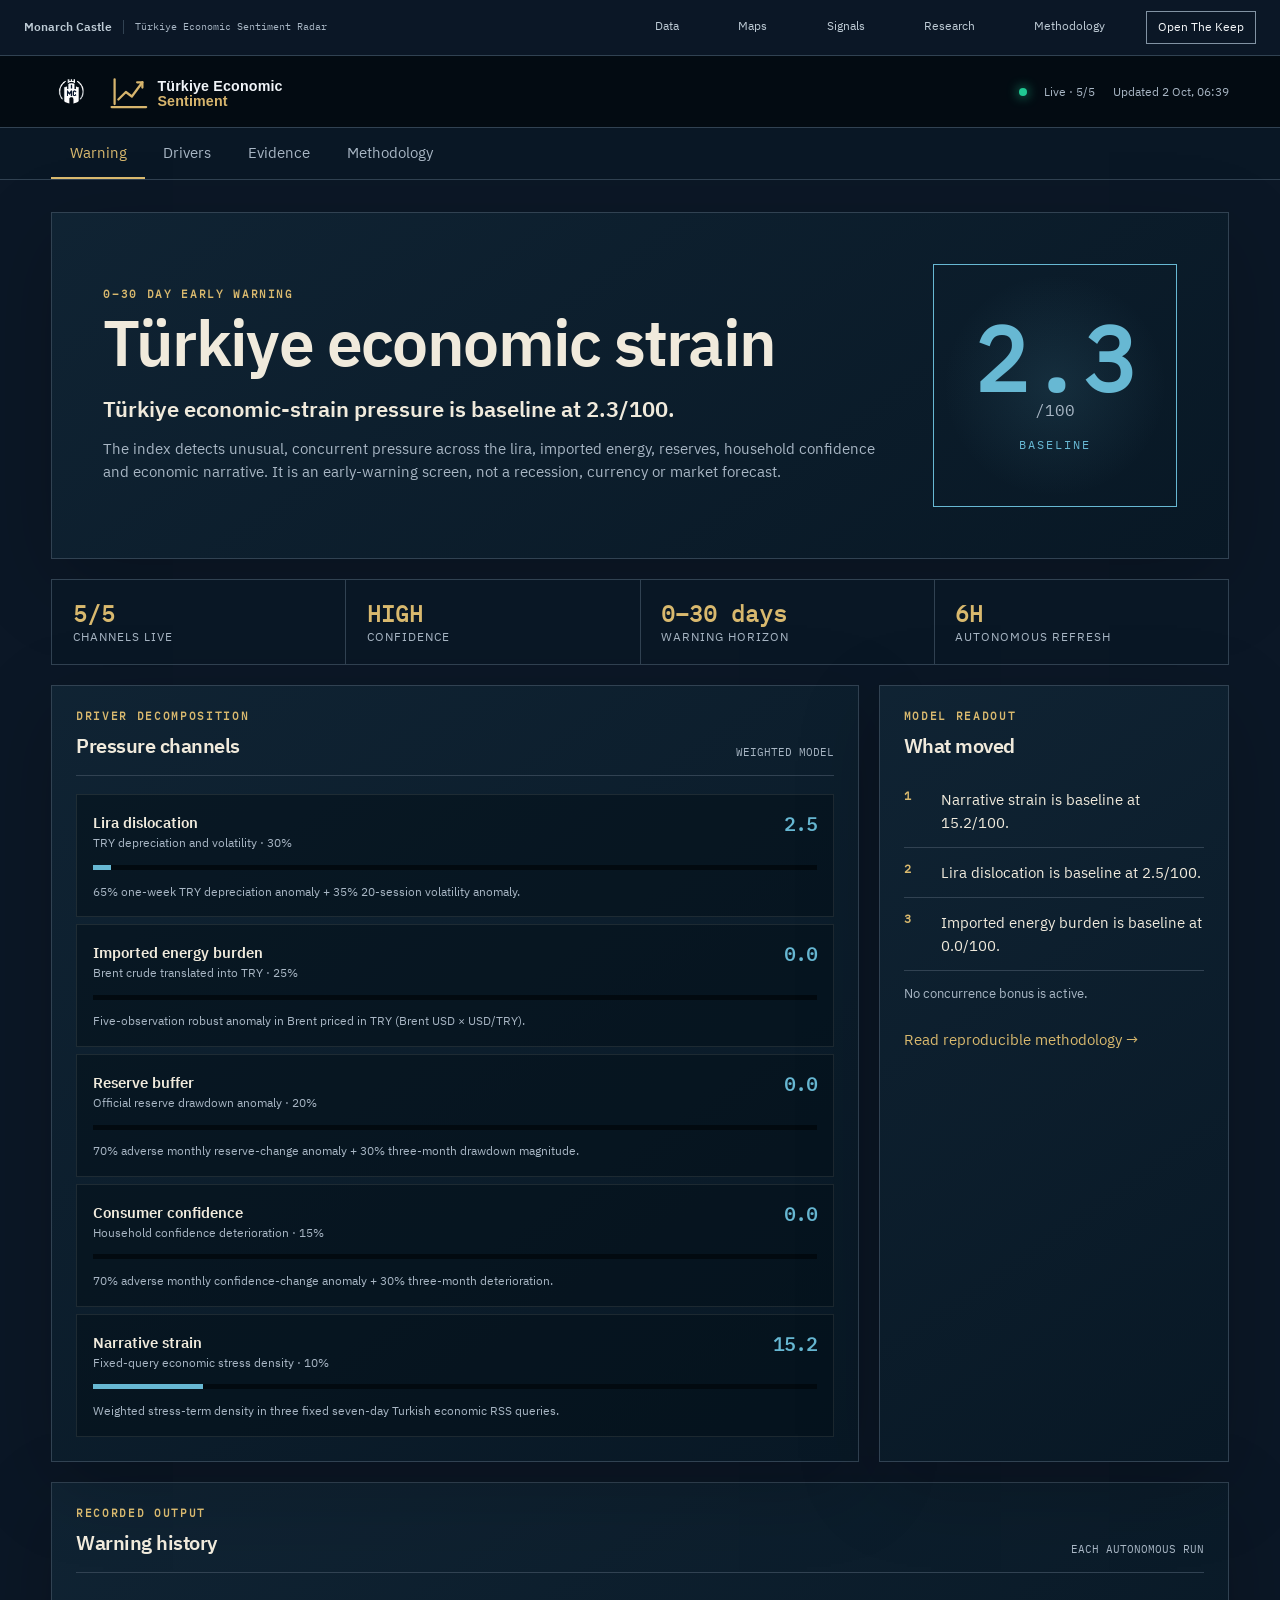
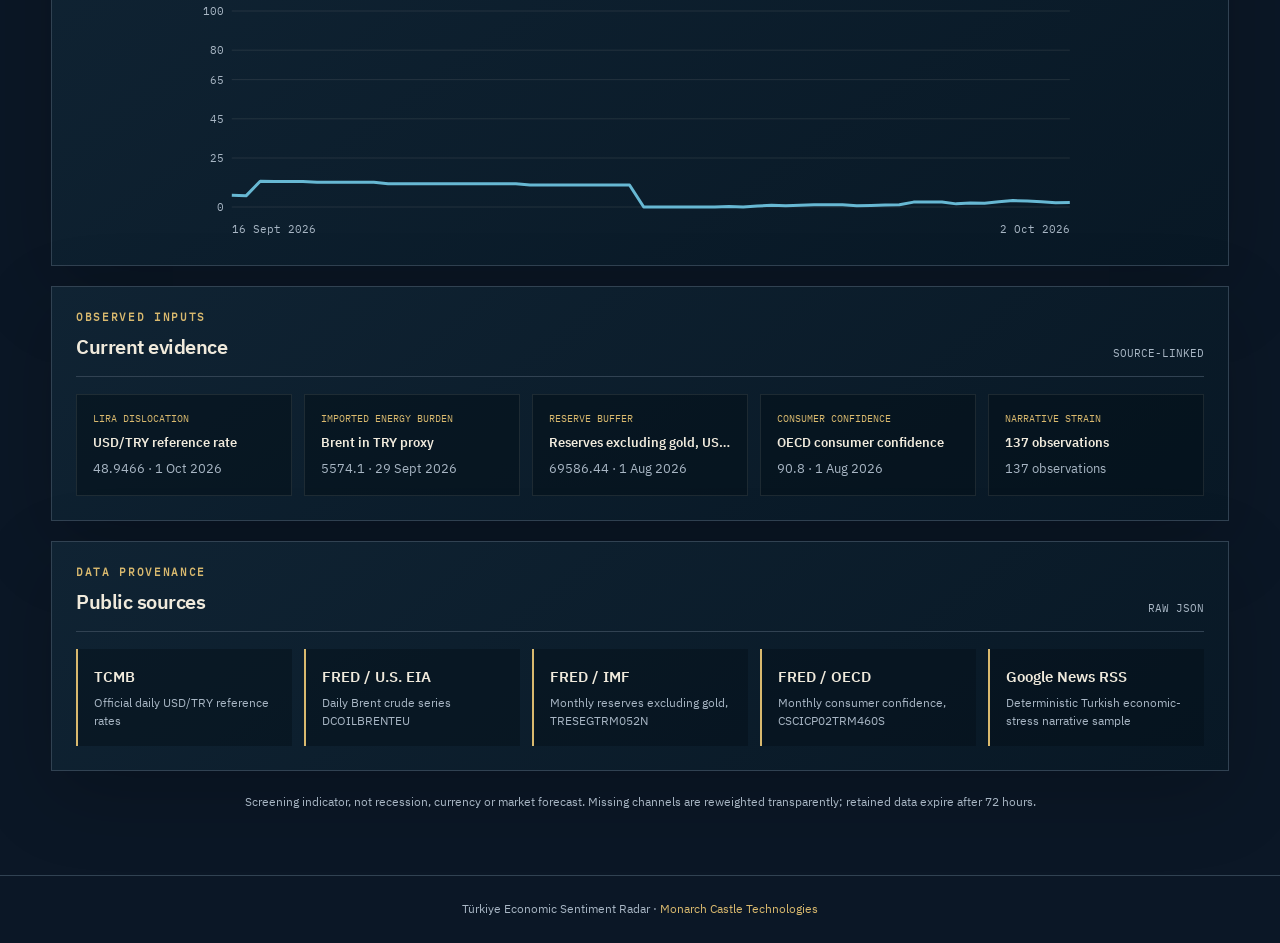
==== commit 12e76769: "Adopt Monarch Castle public design 2026.10" ====
--- a/index.html
+++ b/index.html
@@ -6,8 +6,10 @@
   <meta name="description" content="Autonomous early warning for Türkiye economic strain using official market and macroeconomic data.">
   <meta name="theme-color" content="#07121c"><link rel="canonical" href="https://monarchcastletech.github.io/tr-economic-sentiment/">
   <link rel="icon" href="assets/product-logo.svg" type="image/svg+xml"><link rel="stylesheet" href="assets/style.css?v=7">
+<link rel="stylesheet" href="./assets/monarch/design.css">
 </head>
-<body>
+<body class="monarch-product" data-monarch-product="tr-economic-sentiment">
+<header class="monarch-shell"><a class="monarch-shell-brand" href="https://monarchcastle.com/">Monarch Castle<span class="monarch-shell-product">Türkiye Economic Sentiment Radar</span></a><nav aria-label="Monarch Castle collection"><a href="https://monarchcastle.com/datasets/">Data</a><a href="https://monarchcastle.com/products/">Maps</a><a href="https://monarchcastle.com/insights/">Signals</a><a href="https://monarchcastle.com/developers/">Research</a><a href="https://monarchcastle.com/methodology/">Methodology</a><a class="monarch-shell-keep" href="https://monarchcastle.com/platform/">Open The Keep</a></nav><details><summary>Collection</summary><nav aria-label="Monarch Castle collection"><a href="https://monarchcastle.com/datasets/">Data</a><a href="https://monarchcastle.com/products/">Maps</a><a href="https://monarchcastle.com/insights/">Signals</a><a href="https://monarchcastle.com/developers/">Research</a><a href="https://monarchcastle.com/methodology/">Methodology</a><a class="monarch-shell-keep" href="https://monarchcastle.com/platform/">Open The Keep</a></nav></details></header>
   <a class="skip" href="#dashboard">Skip to dashboard</a>
   <header>
     <a class="brand" href="./"><img class="mct" src="assets/mct-mark.png" alt="Monarch Castle Technologies"><img class="logo" src="assets/product-logo.svg" alt="Türkiye Economic Sentiment Radar"></a>
--- a/assets/monarch/design.css
+++ b/assets/monarch/design.css
@@ -0,0 +1,38 @@
+/* Monarch Castle public product design, version 2026.10. Source: main site. */
+@font-face{font-family:"IBM Plex Sans";src:url("./fonts/IBMPlexSans-Regular.woff2") format("woff2");font-weight:400;font-display:swap}
+@font-face{font-family:"IBM Plex Sans";src:url("./fonts/IBMPlexSans-SemiBold.woff2") format("woff2");font-weight:600 800;font-display:swap}
+@font-face{font-family:"IBM Plex Mono";src:url("./fonts/IBMPlexMono-Regular.woff2") format("woff2");font-weight:400;font-display:swap}
+:root{--monarch-shell-height:3.5rem;--monarch-navy:#0B1726;--monarch-paper:#F4F6F8;--monarch-steel:#315E7C;--monarch-bronze:#9B8357}
+body.monarch-product{
+ --bg:#0B1726;--bg-primary:#0B1726;--bg-secondary:#122232;--bg-panel:#122232;--bg-panel-soft:#162A3B;--bg-card:#122232;--bg-hover:#1D3345;--bg-map:#0B1726;--ocean:#0B1726;--bg-deep:#080F18;--panel:#122232;--panel-2:#162A3B;--panel-soft:#162A3B;--panel-raised:#162A3B;--card:#122232;--elev:#122232;
+ --border:#314252;--border-2:#4D6376;--border-soft:#243746;--border-strong:#4D6376;--line:#314252;
+ --text:#F4F6F8;--text-primary:#F4F6F8;--text-secondary:#BECBD5;--text-2:#A8B6C4;--text-3:#8498AA;--text-muted:#A8B6C4;--text-faint:#8498AA;--muted:#A8B6C4;--faint:#8498AA;
+ --accent:#A2C4D5;--accent-hover:#D6E4ED;--accent-soft:rgba(162,196,213,.12);--signal:#A2C4D5;--signal-strong:#D6E4ED;
+ --sans:"IBM Plex Sans",Arial,sans-serif;--serif:var(--sans);--mono:"IBM Plex Mono",monospace;--font-sans:var(--sans);--font-serif:var(--sans);--font-heading:var(--sans);--font-body:var(--sans);--font-mono:var(--mono);
+ font-family:var(--sans);background:var(--bg);font-variant-numeric:tabular-nums;
+}
+.monarch-product h1,.monarch-product h2,.monarch-product h3,.monarch-product h4{font-family:"IBM Plex Sans",Arial,sans-serif!important;letter-spacing:-.025em}
+.monarch-product .topbar,.monarch-product .header,.monarch-product .site-nav{background:#0B1726;border-color:#314252}
+.monarch-product :focus-visible{outline:3px solid #B99558;outline-offset:3px}
+.monarch-shell{box-sizing:border-box!important;height:var(--monarch-shell-height)!important;min-height:var(--monarch-shell-height)!important;width:100%!important;display:flex!important;align-items:center!important;justify-content:space-between!important;gap:1.5rem!important;padding:0 1.5rem!important;background:#0B1726!important;border:0!important;border-bottom:1px solid #314252!important;color:#F4F6F8!important;position:relative;z-index:150;font:400 12px/1.4 "IBM Plex Sans",Arial,sans-serif!important;flex-shrink:0}
+.monarch-shell *{box-sizing:border-box}
+.monarch-shell-brand{display:flex!important;align-items:center!important;gap:.7rem!important;color:#F4F6F8!important;text-decoration:none!important;white-space:nowrap!important;font-weight:600!important;font-size:13px!important}
+.monarch-shell-product{font:400 10px/1.4 "IBM Plex Mono",monospace!important;letter-spacing:0!important;text-transform:none!important;color:#A8B6C4!important;border-left:1px solid #314252!important;padding-left:.7rem!important;max-width:21rem;overflow:hidden;text-overflow:ellipsis}
+.monarch-shell nav{display:flex!important;align-items:center!important;gap:1.4rem!important;position:static!important;width:auto!important;background:transparent!important;margin:0!important;padding:0!important;border:0!important}
+.monarch-shell a{color:#BECBD5!important;text-decoration:none!important;white-space:nowrap!important;font-size:12px!important;line-height:1.4!important;letter-spacing:0!important;text-transform:none!important}
+.monarch-shell a:hover{text-decoration:underline!important;color:#FFF!important}
+.monarch-shell .monarch-shell-keep{padding:.45rem .7rem!important;border:1px solid #8293A3!important;color:#F4F6F8!important}
+.monarch-shell details{display:none;position:relative}
+.monarch-shell summary{cursor:pointer;padding:.5rem;font-size:12px}
+.monarch-product-surface{position:relative;transform:translateZ(0);height:calc(100dvh - var(--monarch-shell-height));min-height:0;overflow:hidden}
+.monarch-product-surface #root,.monarch-product-surface .esg-app{height:100%;min-height:0}
+.monarch-product-surface .min-h-screen{min-height:100%!important}
+.monarch-product-surface .h-screen,.monarch-product-surface .h-dvh{height:100%!important}
+body[data-monarch-product="nuclear-energy-intelligence"] .site-nav{top:var(--monarch-shell-height)}
+body[data-monarch-product="georisk"]>.monarch-shell{position:fixed;top:0}
+body[data-monarch-product="georisk"] .shell-topbar{top:var(--monarch-shell-height)}
+body[data-monarch-product="georisk"] .shell-sidebar{top:calc(4rem + var(--monarch-shell-height));height:calc(100dvh - 4rem - var(--monarch-shell-height))}
+body[data-monarch-product="georisk"] main.min-h-screen{padding-top:calc(4rem + var(--monarch-shell-height))}
+@media(max-width:900px){.monarch-shell-product{max-width:14rem}.monarch-shell>nav{display:none!important}.monarch-shell details{display:block}.monarch-shell details[open]>nav{position:absolute!important;right:0!important;top:2.3rem!important;display:flex!important;flex-direction:column!important;align-items:stretch!important;gap:1rem!important;width:12rem!important;padding:1.25rem!important;background:#0B1726!important;border:1px solid #314252!important;z-index:200}}
+@media(max-width:480px){.monarch-shell{padding:0 1rem!important;gap:.5rem!important}.monarch-shell-product{display:none}.monarch-shell-brand{font-size:12px!important}}
+@media(prefers-reduced-motion:reduce){.monarch-product *,.monarch-product *::before,.monarch-product *::after{animation:none!important;transition:none!important;scroll-behavior:auto!important}}
